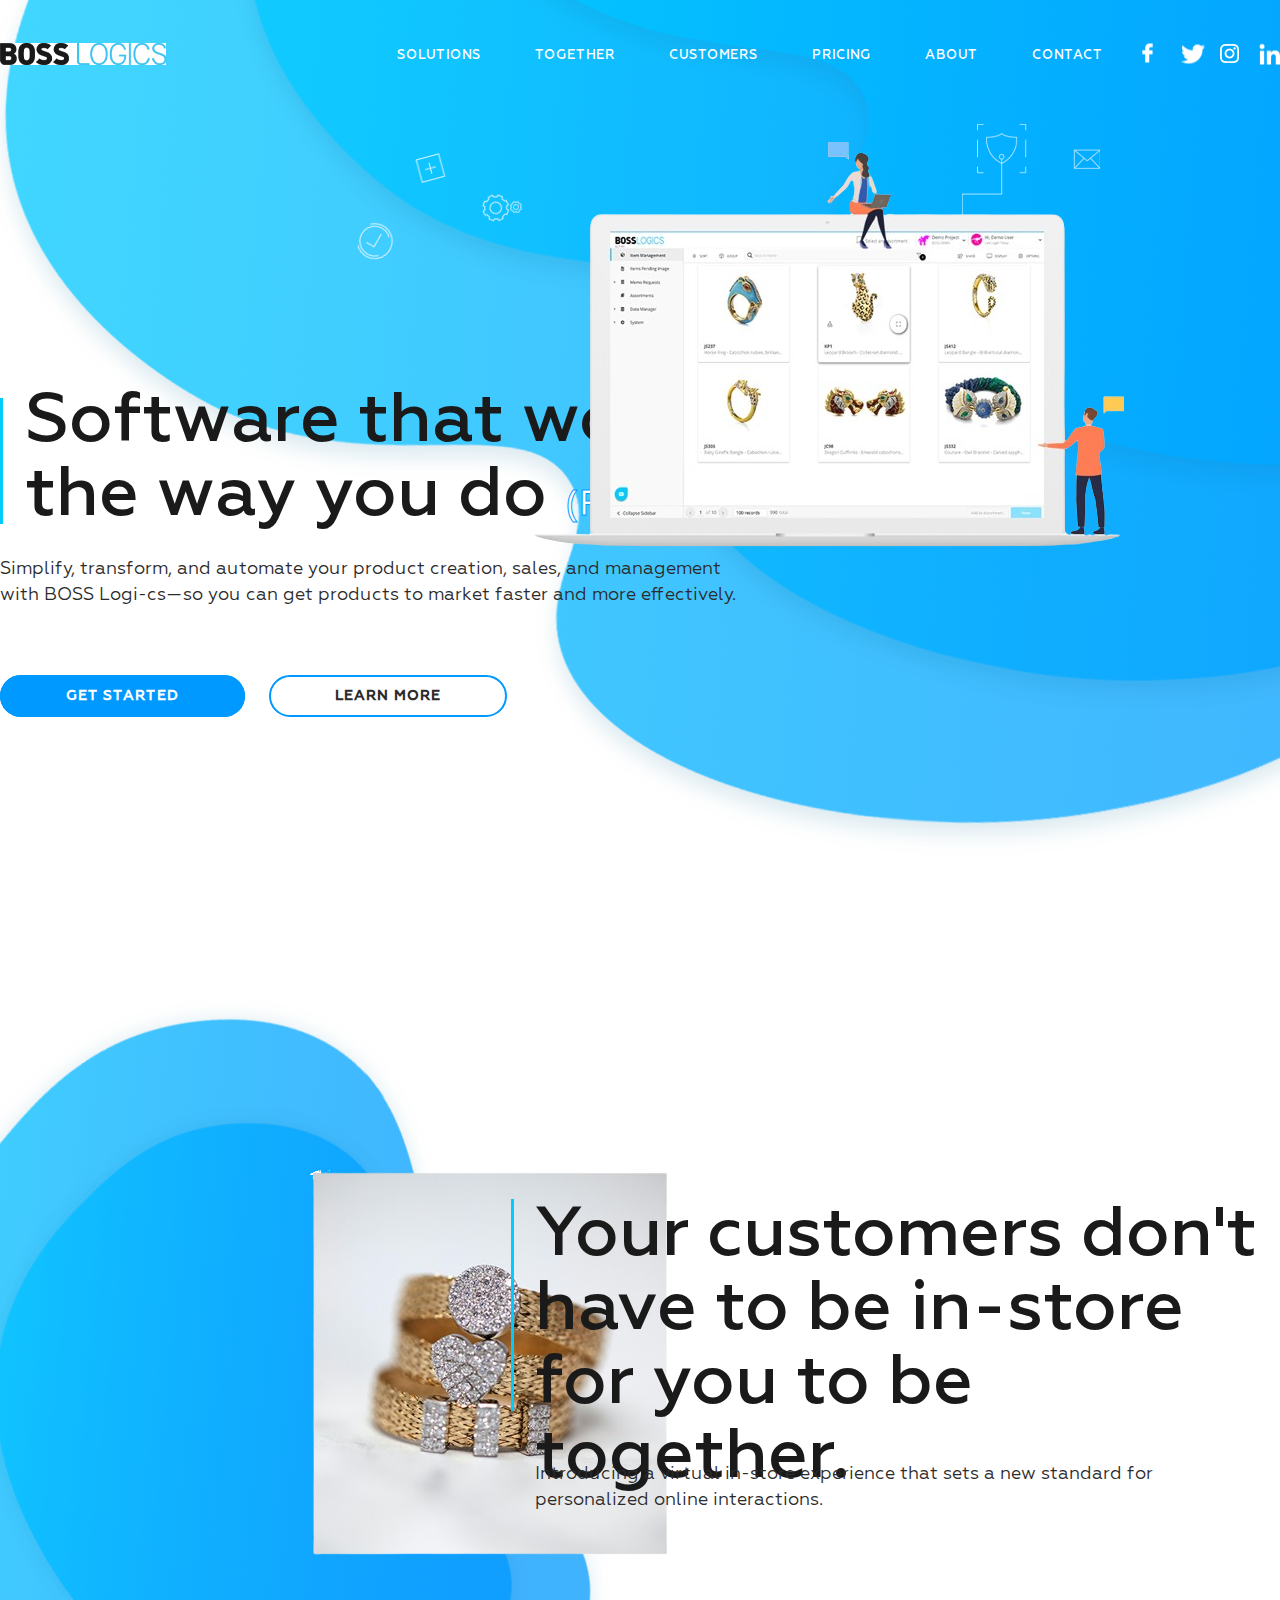
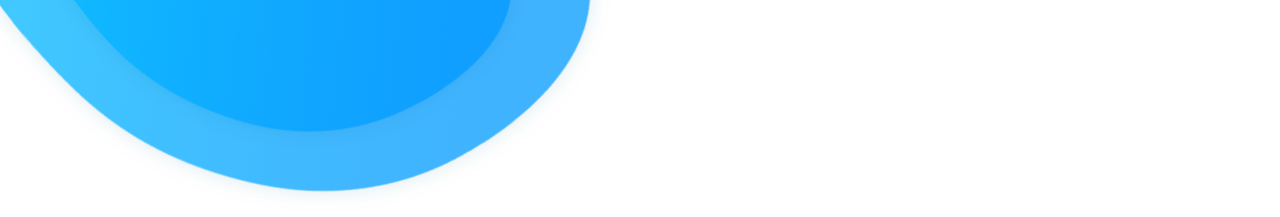
==== index.html @ 9a0dce17 "ds;flgjk" ====
<!DOCTYPE html>
<html lang="en">

<head>
    <meta charset="UTF-8">
    <meta name="viewport" content="width=device-width, initial-scale=1.0">
    <link rel="stylesheet" href="css/style.css">
    <title>Boss Logics</title>
</head>

<body>
    <header class="header">
        <div class="wrapper header_wrapper flex-between">
            <img src="img/logo.png" alt="logo" class="logo">
            <nav class="header_nav flex-between">
                <ul>
                    <li><a href="#">Solutions</a></li>
                    <li><a href="#">together</a></li>
                    <li><a href="#">Customers</a></li>
                    <li><a href="#">Pricing</a></li>
                    <li><a href="#">About</a></li>
                    <li><a href="#">Contact</a></li>
                </ul>
            </nav>
            <nav class="icons">
                <ul class="icons_ul">
                    <li>
                        <p class="fb"><a href="#" class="icon"></a></p>
                    </li>
                    <li >
                        <p class="tw"><a href="#" class="icon"></a></p>
                    </li>
                    <li>
                        <p class="inst"><a href="#" class="icon"></a></p>
                    </li>
                    <li>
                        <p class="in"><a href="#" class="icon"></a></p>
                    </li>
                </ul>
            </nav>
        </div>
    </header>
    <div class="right">
        <img src="img/bg_1.png" alt="">
    </div>
    <p class="macbook"><img src="img/Macbook_-removebg-preview.png" alt=""></p>
    <div class="ad">
        <div class="wrapper">
            <div class="left">
                <hr>
                <p class="main-text">Software that works the way you do <span>(Really)</span></p>
                <p class="subtext">Simplify, transform, and automate your product creation, sales, and management with BOSS Logi-cs—so you can get products to market faster and more effectively.</p>
                <div class="buttons">
                    <a href="#" class="but1">Get Started</a>
                    <a href="#" class="but2">Learn More</a>
                </div>
            </div>
        </div>
    </div>
    <main class="main">
        <div class="wrapper">
            <img src="img/bg2.png" alt="" class="bg2">
            <img src="img/Rectangle_7-removebg-preview(1).png" alt="" class="ring">
            <div class="text">
                <hr>
                <p class="main-text-1">Your customers don't have to be in-store for you to be together.</p>
            </div>
            <p class="subtext-1">Introducing a virtual in-store experience that sets a new standard for personalized online interactions.</p>
        </div>
    </main>
</body>

</html>
---- css/style.css ----
@font-face {
    font-family: 'Geometria';
    src: url('../fonts/Normal/Geometria.woff2') format('woff2'),
        url('../fonts/Normal/Geometria.woff') format('woff');
    font-weight: normal;
    font-style: normal;
    font-display: swap;
}

@font-face {
    font-family: 'Geometria';
    src: url('../fonts/Medium/Geometria-Medium.woff2') format('woff2'),
        url('../fonts/Medium/Geometria-Medium.woff') format('woff');
    font-weight: 500;
    font-style: normal;
    font-display: swap;
}

* {
    margin: 0;
    padding: 0;
}

ul {
    list-style-type: none;
}

a {
    text-decoration: none;
}

.flex {
    display: flex;
}

.header_wrapper {
    padding: 43px 0;
    background: transparent;
    z-index: 1000;
    position: relative;
    align-items: center;
}

.header_nav {
    align-items: center;
}

.header_nav ul {
    display: flex;
    column-gap: 54px;
    z-index: 1000;
}

.header_nav ul>li>a {
    z-index: 1000;
    font-size: 13px;
    letter-spacing: 1px;
    text-transform: uppercase;
    color: #fefefe;
    font-weight: 500;
    font-family: "Geometria";
}

.wrapper {
    max-width: 1400px;
    display: flex;
    margin: 0 auto;
}

.logo {
    width: 166px;
    height: 22px;
    padding-right: 170px;
}

.left hr {
    width: 3px;
    height: 126px;
    background-color: #00ccff;
    border: none;
}

.ad {
    padding-top: 290px;
}

.left {
    flex-wrap: wrap;
    display: flex;
    align-items: center;
    max-width: 750px;
    column-gap: 25px;
    z-index: 999;
}

.main-text {
    padding-left: 25px;
    position: absolute;
    top: 385px;
    max-width: 720px;
    font-size: 70px;
    line-height: 74px;
    color: #1a1a1a;
    font-weight: 500;
    font-family: 'Geometria';
}

.left span {
    font-size: 35px;
    line-height: 91px;
    color: #fff;
    text-transform: uppercase;
    font-weight: 500;
    font-family: "Geometria";
    -webkit-text-stroke-color: #0099ff;
    -webkit-text-stroke-width: 1px;
}

.right {
    position: absolute;
    right: 0;
    top: 0;
    z-index: 1;
}

.macbook {
    z-index: 5000;
    position: absolute;
    right: 156px;
    top: 142px;
}

.header_nav ul>li>a {
    position: relative;
}

.header_nav ul>li>a::before {
    content: "";
    position: absolute;
    left: 0;
    bottom: 5px;
    width: 0%;
    height: 2px;
    background-color: #fefefe;
    transition: all .5s ease;
}

.header_nav ul>li>a::before {
    bottom: -1px;
}

.header_nav ul>li:hover>a::before {
    width: 100%;
}

.icons_ul {
    display: flex;
    column-gap: 39px;
    max-width: 169px;
}

.icons ul li>a {
    display: block;
    background: url(../img/Sprite.png) no-repeat;
}

.fb a::before {
    background-position: -1px -2px;
    width: 11px;
    height: 21px;
}

.tw a:before {
    width: 24px;
    height: 19px;
    background-position: -14px -2px;
}

.inst a:before {
    background-position: -40px -2px;
    width: 19px;
    height: 20px;
}

.in a:before {
    background-position: -62px 0;
    width: 21px;
    height: 21px;
}

.fb:hover>a::before {
    background-position: -1px -23px;
    width: 11px;
    height: 21px;
}

.tw:hover>a:before {
    width: 24px;
    height: 19px;
    background-position: -14px -23px;
}

.inst:hover>a:before {
    background-position: -40px -23px;
    width: 19px;
    height: 20px;
}

.in:hover>a:before {
    background-position: -62px -23px;
    width: 21px;
    height: 21px;
}

.flex-between {
    display: flex;
    justify-content: space-between;
}

.icon {
    display: block;
    position: relative;
}

.icon:before {
    content: "";
    position: absolute;
    display: inline-block;
    background: url(../img/Sprite.png) no-repeat;
    top: 50%;
    transform: translateY(-50%);
    left: -21px;
    transition: all .4s ease;
}

.subtext {
    padding-top: 32px;
    font-size: 18px;
    line-height: 26px;
    color: #2b2b2b;
    font-family: "Geometria";
}

.buttons a {
    padding: 12px 64px;
    max-height: 53px;
    border-radius: 26px;
}

.buttons {
    padding-top: 46px;
    column-gap: 20px;
}

.but1 {
    border: 2px solid #0099ff;
    margin-right: 20px;
    font-size: 14px;
    letter-spacing: 1px;
    line-height: 85px;
    text-transform: uppercase;
    color: #ffffff;
    font-weight: bold;
    font-family: "Geometria";
    background-color: #0099ff;
    transition: all .4s ease;
}

.but1:hover {
    border: 2px solid #0099ff;
    color: #000;
    background-color: #fff;
}

.but2 {
    background-color: #fff;
    border: 2px solid #0099ff;
    font-size: 14px;
    letter-spacing: 1px;
    line-height: 85px;
    text-transform: uppercase;
    color: #2b2b2b;
    font-weight: bold;
    font-family: "Geometria";
    transition: all .4s ease;
}

.but2:hover {
    background-color: #0099ff;
    color: #fff;
}

.bg2 {
    position: absolute;
    top: 994px;
    left: 0;
}

.ring {
    position: absolute;
    left: 155px;
    top: 130%;
}

.text {
    display: flex;
    padding-top: 460px;
    padding-left: 511px;
}

.main-text-1 {
    padding-left: 24px;
    position: absolute;
    max-width: 800px;
    font-size: 70px;
    line-height: 74px;
    color: #1a1a1a;
    font-weight: 500;
    font-family: "Geometria";
}

.subtext-1 {
    position: absolute;
    padding-top: 722px;
    padding-left: 535px;
    max-width: 630px;
    font-size: 18px;
    line-height: 26px;
    color: #2b2b2b;
    font-family: "Geometria";
}

.text hr {
    display: block;
    position: absolute;
    width: 3px;
    height: 212px;
    background-color: #00ccff;
    border: none;
}
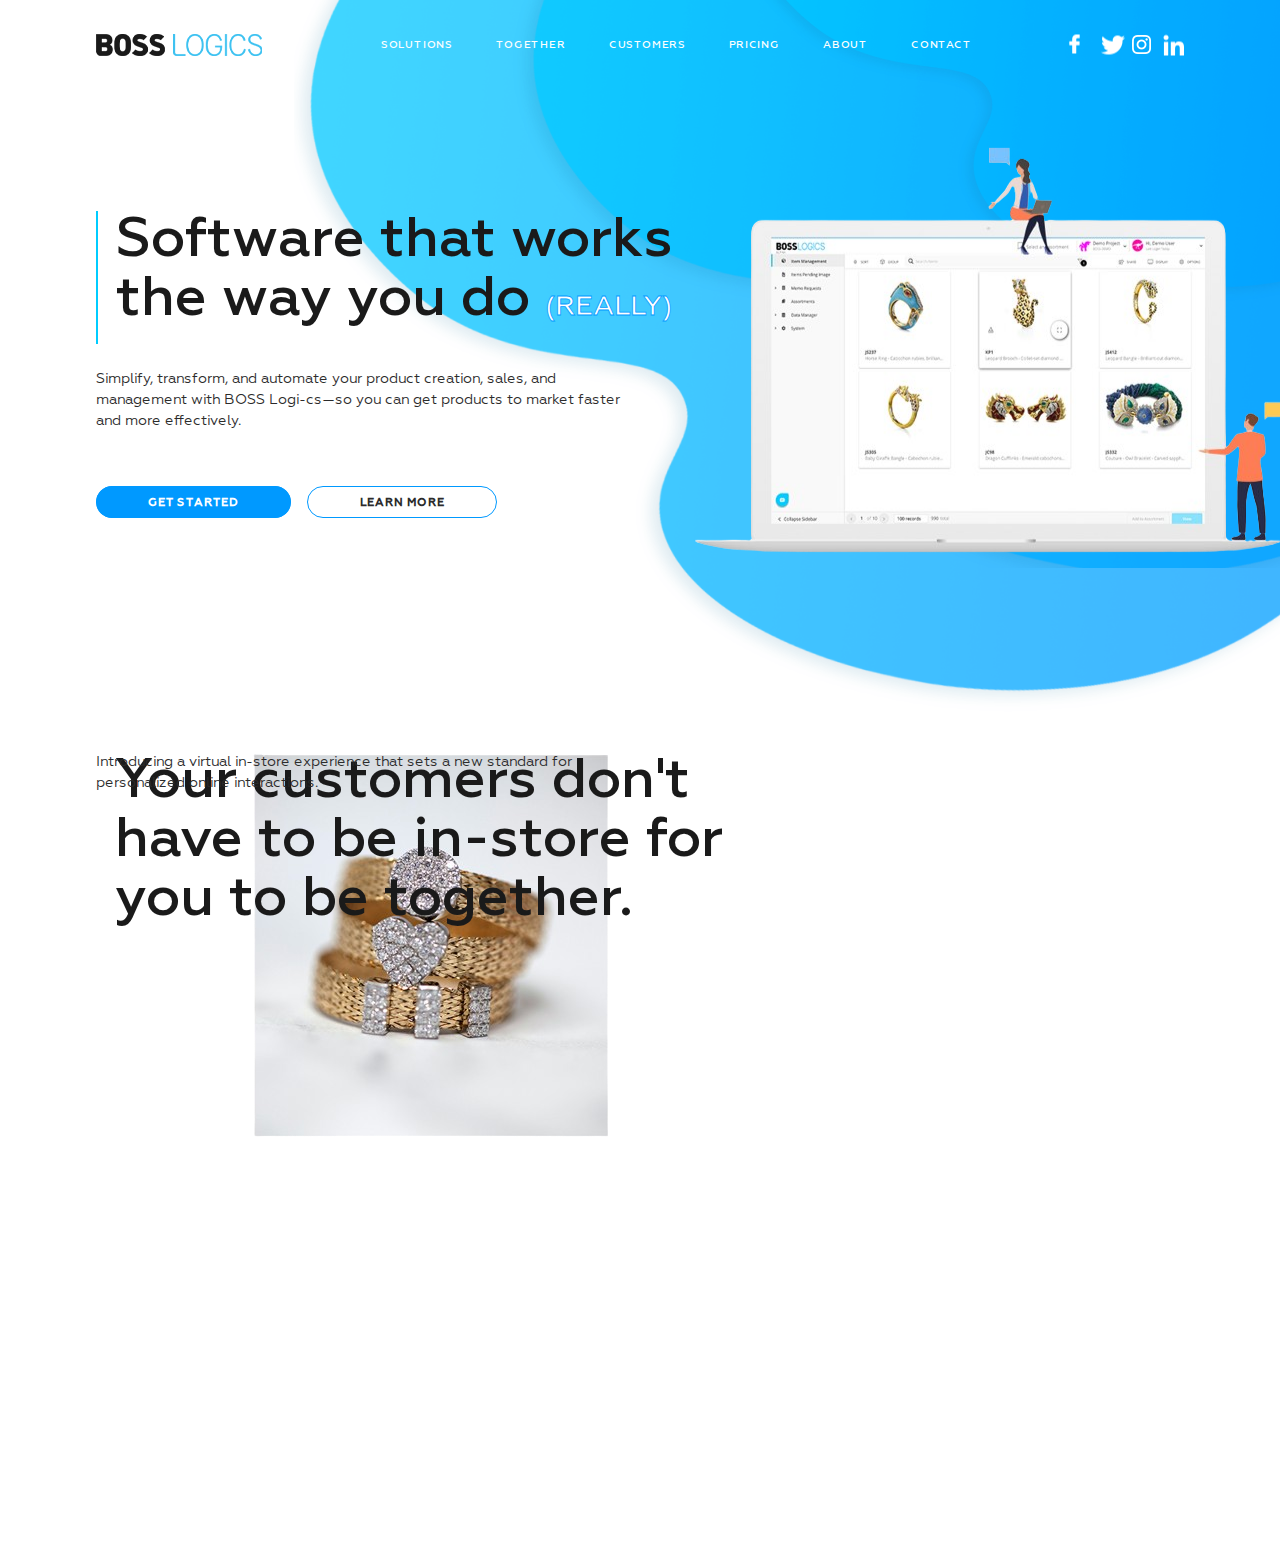
==== commit 1c267670: "heijh" ====
--- a/index.html
+++ b/index.html
@@ -9,65 +9,68 @@
 </head>
 
 <body>
-    <header class="header">
-        <div class="wrapper header_wrapper flex-between">
-            <img src="img/logo.png" alt="logo" class="logo">
-            <nav class="header_nav flex-between">
-                <ul>
-                    <li><a href="#">Solutions</a></li>
-                    <li><a href="#">together</a></li>
-                    <li><a href="#">Customers</a></li>
-                    <li><a href="#">Pricing</a></li>
-                    <li><a href="#">About</a></li>
-                    <li><a href="#">Contact</a></li>
-                </ul>
-            </nav>
-            <nav class="icons">
-                <ul class="icons_ul">
-                    <li>
-                        <p class="fb"><a href="#" class="icon"></a></p>
-                    </li>
-                    <li >
-                        <p class="tw"><a href="#" class="icon"></a></p>
-                    </li>
-                    <li>
-                        <p class="inst"><a href="#" class="icon"></a></p>
-                    </li>
-                    <li>
-                        <p class="in"><a href="#" class="icon"></a></p>
-                    </li>
-                </ul>
-            </nav>
-        </div>
-    </header>
-    <div class="right">
-        <img src="img/bg_1.png" alt="">
-    </div>
-    <p class="macbook"><img src="img/Macbook_-removebg-preview.png" alt=""></p>
-    <div class="ad">
-        <div class="wrapper">
-            <div class="left">
-                <hr>
-                <p class="main-text">Software that works the way you do <span>(Really)</span></p>
-                <p class="subtext">Simplify, transform, and automate your product creation, sales, and management with BOSS Logi-cs—so you can get products to market faster and more effectively.</p>
-                <div class="buttons">
-                    <a href="#" class="but1">Get Started</a>
-                    <a href="#" class="but2">Learn More</a>
+    <div class="hidden">
+        <header class="header">
+            <span class="bg1 bg"></span>
+            <span class="bg2 bg"></span>
+            <span class="bg3 bg"></span>
+            <div class="wrapper header_wrapper flex-between">
+                <a href="index.html">
+                    <svg version="1.2" xmlns="http://www.w3.org/2000/svg" viewBox="0 0 166 22" width="166" height="22"><defs><clipPath clipPathUnits="userSpaceOnUse" id="cp1"><path d="m-255-43h1920v5874h-1920z"/></clipPath><image  width="69" height="22" id="img1" href="[data-uri]"/><image  width="89" height="22" id="img2" href="[data-uri]"/></defs><style></style><g clip-path="url(#cp1)"><use  href="#img1" x="0" y="0"/><use  href="#img2" x="77" y="0"/></g></svg>
+                </a>
+                <nav class="header_nav flex-between">
+                    <ul>
+                        <li><a href="#">Solutions</a></li>
+                        <li><a href="#">together</a></li>
+                        <li><a href="#">Customers</a></li>
+                        <li><a href="#">Pricing</a></li>
+                        <li><a href="#">About</a></li>
+                        <li><a href="#">Contact</a></li>
+                    </ul>
+                </nav>
+                <nav class="icons">
+                    <ul class="icons_ul">
+                        <li>
+                            <p class="fb"><a href="#" class="icon"></a></p>
+                        </li>
+                        <li >
+                            <p class="tw"><a href="#" class="icon"></a></p>
+                        </li>
+                        <li>
+                            <p class="inst"><a href="#" class="icon"></a></p>
+                        </li>
+                        <li>
+                            <p class="in"><a href="#" class="icon"></a></p>
+                        </li>
+                    </ul>
+                </nav>
+            </div>
+            <div class="ad">
+                <div class="wrapper grid_column">
+                    <div class="left">
+                        <p class="main-text">Software that works the way you do <span>(Really)</span></p>
+                        <p class="subtext">Simplify, transform, and automate your product creation, sales, and management with BOSS Logi-cs—so you can get products to market faster and more effectively.</p>
+                        <div class="buttons">
+                            <a href="#" class="but1">Get Started</a>
+                            <a href="#" class="but2">Learn More</a>
+                        </div>
+                    </div>
+                    <p class="macbook"><img src="img/Macbook_-removebg-preview.png" alt=""></p>
                 </div>
             </div>
-        </div>
+        </header>
+        <main class="main">
+            <section class="wrapper main-block-ring">
+                <span class="main-bg-blue1 bg_blue"></span>
+                <span class="main-bg-blue2 bg_blue"></span>
+                <img src="img/Rectangle_7-removebg-preview(1).png" alt="" class="ring">
+                <div class="text">
+                    <p class="main-text-1">Your customers don't have to be in-store for you to be together.</p>
+                </div>
+                <p class="subtext-1">Introducing a virtual in-store experience that sets a new standard for personalized online interactions.</p>
+            </section>
+        </main>
     </div>
-    <main class="main">
-        <div class="wrapper">
-            <img src="img/bg2.png" alt="" class="bg2">
-            <img src="img/Rectangle_7-removebg-preview(1).png" alt="" class="ring">
-            <div class="text">
-                <hr>
-                <p class="main-text-1">Your customers don't have to be in-store for you to be together.</p>
-            </div>
-            <p class="subtext-1">Introducing a virtual in-store experience that sets a new standard for personalized online interactions.</p>
-        </div>
-    </main>
 </body>
 
 </html>--- a/css/style.css
+++ b/css/style.css
@@ -16,6 +16,10 @@
     font-display: swap;
 }
 
+html {
+    font-size: 0.8px;
+}
+
 * {
     margin: 0;
     padding: 0;
@@ -29,12 +33,65 @@
     text-decoration: none;
 }
 
+.hidden {
+    overflow: hidden;
+}
+
+.header {
+    position: relative;
+}
+
+.header .bg {
+    display: block;
+    position: absolute;
+    background: url(../img/Bg.svg) no-repeat center/cover;
+}
+
+.bg1 {
+    width: 90vw;
+    height: 75vw;
+    right: -13%;
+    top: -33%;
+}
+
+.bg2 {
+    width: 80vw;
+    height: 62vw;
+    right: -20%;
+    top: -30%;
+}
+
+.bg3 {
+    width: 60vw;
+    height: 50vw;
+    right: -17%;
+    top: -45%;
+}
+
+.main .bg-blue {
+    display: block;
+    position: absolute;
+    background: url(../img/bg2.svg) no-repeat center/cover;
+}
+
+.main-bg-blue1 {
+    width: 90vw;
+    height: 75vw;
+    left: 0;
+    top: 20px;
+}
+
+.main-block-ring {
+    min-height: 90vh;
+    position: relative;
+}
+
 .flex {
     display: flex;
 }
 
 .header_wrapper {
-    padding: 43px 0;
+    padding: 43rem 0;
     background: transparent;
     z-index: 1000;
     position: relative;
@@ -47,14 +104,14 @@
 
 .header_nav ul {
     display: flex;
-    column-gap: 54px;
+    column-gap: 54rem;
     z-index: 1000;
 }
 
 .header_nav ul>li>a {
     z-index: 1000;
-    font-size: 13px;
-    letter-spacing: 1px;
+    font-size: 13rem;
+    letter-spacing: 1rem;
     text-transform: uppercase;
     color: #fefefe;
     font-weight: 500;
@@ -62,72 +119,62 @@
 }
 
 .wrapper {
-    max-width: 1400px;
-    display: flex;
+    width: 85%;
+    /* max-width: 1400rem; */
     margin: 0 auto;
 }
 
 .logo {
-    width: 166px;
-    height: 22px;
-    padding-right: 170px;
-}
-
-.left hr {
-    width: 3px;
-    height: 126px;
+    width: 166rem;
+    height: 22rem;
+}
+
+.main-text {
+    width: 45vw;
+    padding-left: 25rem;
+    font-size: 70rem;
+    line-height: 74rem;
+    color: #1a1a1a;
+    font-weight: 500;
+    font-family: 'Geometria';
+}
+
+.subtext,
+.main-text {
+    position: relative;
+}
+
+.subtext {
+    width: 43vw;
+}
+
+.macbook img {
+    transform: translateY(-15%);
+}
+
+.main-text::before {
+    content: "";
+    position: absolute;
+    top: 0;
+    left: 0;
+    width: 3rem;
+    height: 100%;
     background-color: #00ccff;
-    border: none;
-}
-
-.ad {
-    padding-top: 290px;
-}
-
-.left {
-    flex-wrap: wrap;
-    display: flex;
-    align-items: center;
-    max-width: 750px;
-    column-gap: 25px;
-    z-index: 999;
-}
-
-.main-text {
-    padding-left: 25px;
-    position: absolute;
-    top: 385px;
-    max-width: 720px;
-    font-size: 70px;
-    line-height: 74px;
-    color: #1a1a1a;
-    font-weight: 500;
-    font-family: 'Geometria';
 }
 
 .left span {
-    font-size: 35px;
-    line-height: 91px;
+    font-size: 35rem;
+    line-height: 91rem;
     color: #fff;
     text-transform: uppercase;
     font-weight: 500;
     font-family: "Geometria";
     -webkit-text-stroke-color: #0099ff;
-    -webkit-text-stroke-width: 1px;
-}
-
-.right {
-    position: absolute;
-    right: 0;
-    top: 0;
-    z-index: 1;
+    -webkit-text-stroke-width: 1rem;
 }
 
 .macbook {
     z-index: 5000;
-    position: absolute;
-    right: 156px;
-    top: 142px;
 }
 
 .header_nav ul>li>a {
@@ -138,15 +185,15 @@
     content: "";
     position: absolute;
     left: 0;
-    bottom: 5px;
+    bottom: 5rem;
     width: 0%;
-    height: 2px;
+    height: 2rem;
     background-color: #fefefe;
     transition: all .5s ease;
 }
 
 .header_nav ul>li>a::before {
-    bottom: -1px;
+    bottom: -1rem;
 }
 
 .header_nav ul>li:hover>a::before {
@@ -155,8 +202,8 @@
 
 .icons_ul {
     display: flex;
-    column-gap: 39px;
-    max-width: 169px;
+    column-gap: 39rem;
+    max-width: 169rem;
 }
 
 .icons ul li>a {
@@ -234,30 +281,30 @@
 }
 
 .subtext {
-    padding-top: 32px;
-    font-size: 18px;
-    line-height: 26px;
+    padding-top: 32rem;
+    font-size: 18rem;
+    line-height: 26rem;
     color: #2b2b2b;
     font-family: "Geometria";
 }
 
 .buttons a {
-    padding: 12px 64px;
-    max-height: 53px;
-    border-radius: 26px;
+    padding: 12rem 64rem;
+    max-height: 53rem;
+    border-radius: 26rem;
 }
 
 .buttons {
-    padding-top: 46px;
-    column-gap: 20px;
+    padding-top: 46rem;
+    column-gap: 20rem;
 }
 
 .but1 {
-    border: 2px solid #0099ff;
-    margin-right: 20px;
-    font-size: 14px;
-    letter-spacing: 1px;
-    line-height: 85px;
+    border: 2rem solid #0099ff;
+    margin-right: 20rem;
+    font-size: 14rem;
+    letter-spacing: 1rem;
+    line-height: 85rem;
     text-transform: uppercase;
     color: #ffffff;
     font-weight: bold;
@@ -267,17 +314,17 @@
 }
 
 .but1:hover {
-    border: 2px solid #0099ff;
+    border: 2rem solid #0099ff;
     color: #000;
     background-color: #fff;
 }
 
 .but2 {
     background-color: #fff;
-    border: 2px solid #0099ff;
-    font-size: 14px;
-    letter-spacing: 1px;
-    line-height: 85px;
+    border: 2rem solid #0099ff;
+    font-size: 14rem;
+    letter-spacing: 1rem;
+    line-height: 85rem;
     text-transform: uppercase;
     color: #2b2b2b;
     font-weight: bold;
@@ -290,30 +337,20 @@
     color: #fff;
 }
 
-.bg2 {
-    position: absolute;
-    top: 994px;
-    left: 0;
-}
-
 .ring {
     position: absolute;
-    left: 155px;
-    top: 130%;
 }
 
 .text {
     display: flex;
-    padding-top: 460px;
-    padding-left: 511px;
 }
 
 .main-text-1 {
-    padding-left: 24px;
-    position: absolute;
-    max-width: 800px;
-    font-size: 70px;
-    line-height: 74px;
+    padding-left: 24rem;
+    position: absolute;
+    max-width: 800rem;
+    font-size: 70rem;
+    line-height: 74rem;
     color: #1a1a1a;
     font-weight: 500;
     font-family: "Geometria";
@@ -321,20 +358,18 @@
 
 .subtext-1 {
     position: absolute;
-    padding-top: 722px;
-    padding-left: 535px;
-    max-width: 630px;
-    font-size: 18px;
-    line-height: 26px;
+    max-width: 630rem;
+    font-size: 18rem;
+    line-height: 26rem;
     color: #2b2b2b;
     font-family: "Geometria";
 }
 
-.text hr {
-    display: block;
-    position: absolute;
-    width: 3px;
-    height: 212px;
-    background-color: #00ccff;
-    border: none;
+.grid_column {
+    display: grid;
+    grid-template-columns: repeat(2, 1fr);
+}
+
+.ad {
+    padding: 150rem 0;
 }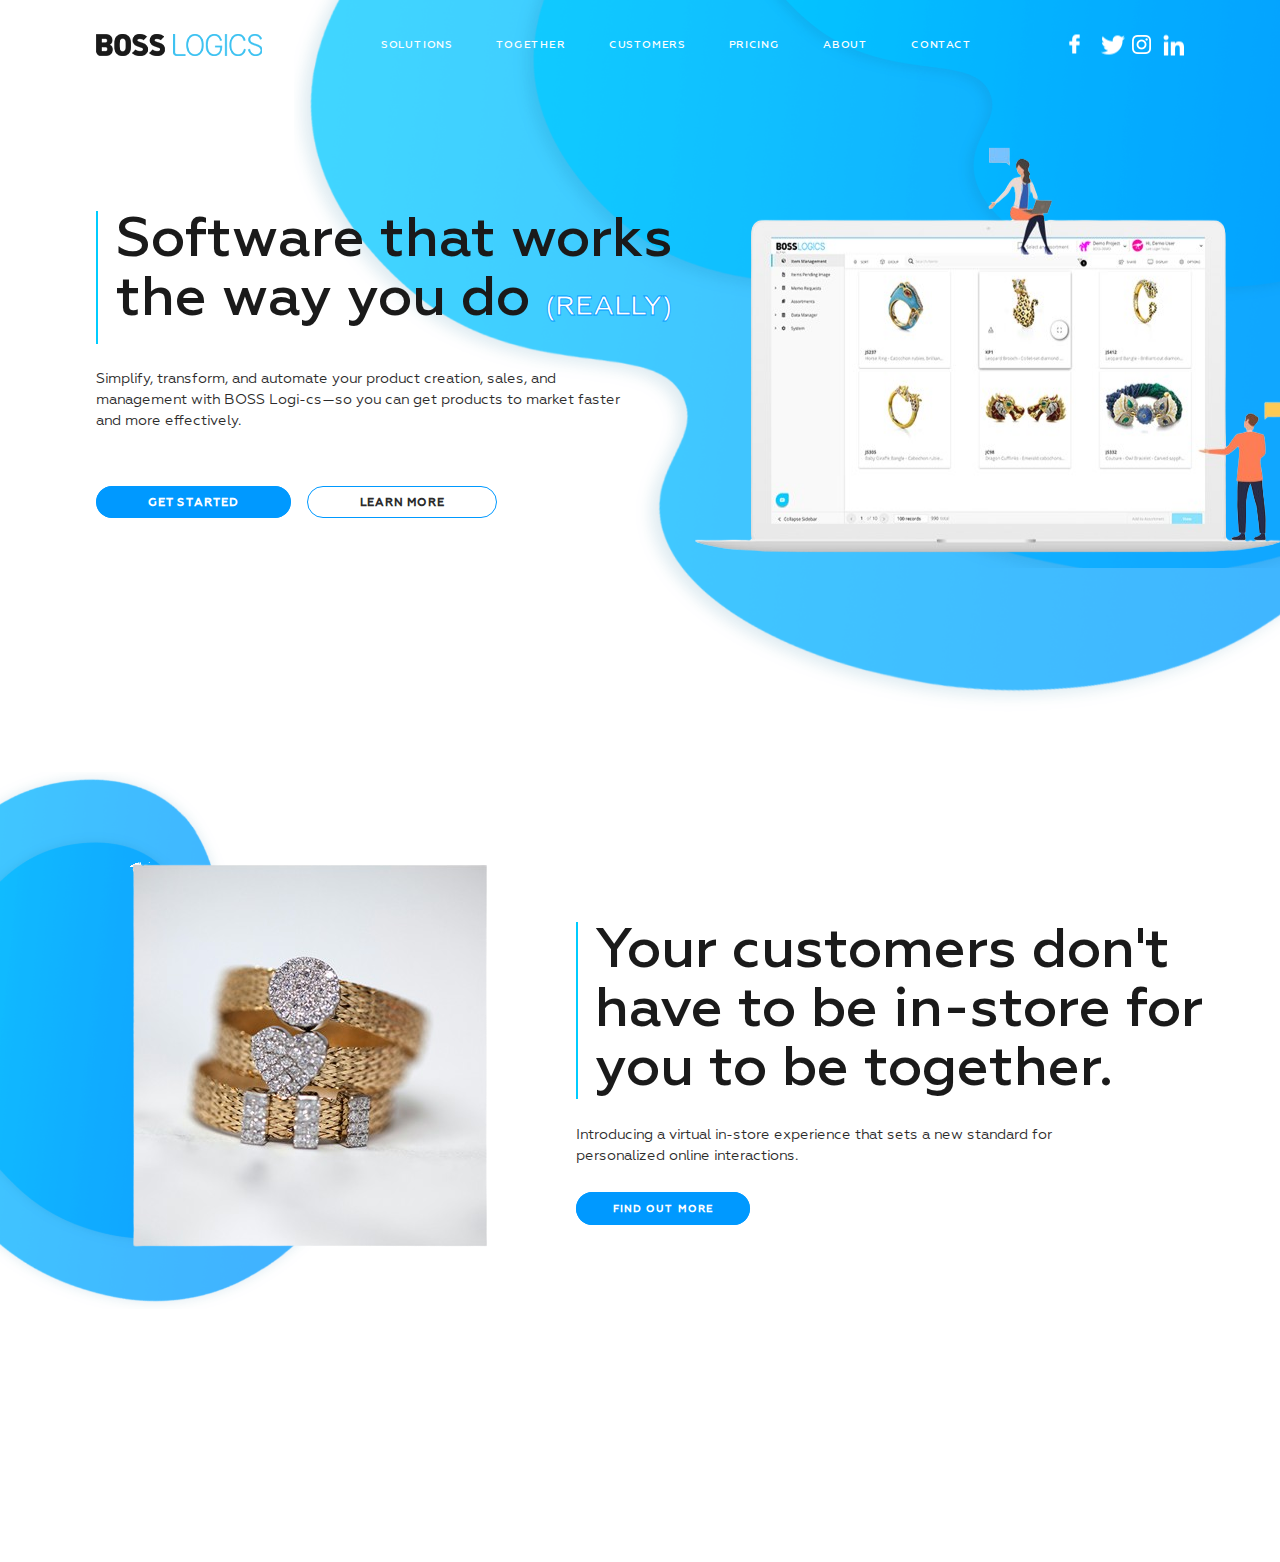
==== commit 29e626ed: "ds;flgjk" ====
--- a/index.html
+++ b/index.html
@@ -60,14 +60,17 @@
             </div>
         </header>
         <main class="main">
-            <section class="wrapper main-block-ring">
+            <section class="wrapper main-block-ring grid_column">
                 <span class="main-bg-blue1 bg_blue"></span>
                 <span class="main-bg-blue2 bg_blue"></span>
                 <img src="img/Rectangle_7-removebg-preview(1).png" alt="" class="ring">
-                <div class="text">
-                    <p class="main-text-1">Your customers don't have to be in-store for you to be together.</p>
+                <div class="right1 wrapper">
+                    <div class="text">
+                        <p class="main-text-1">Your customers don't have to be in-store for you to be together.</p>
+                    </div>
+                    <p class="subtext subtext1">Introducing a virtual in-store experience that sets a new standard for personalized online interactions.</p>
+                    <div class="but"><a href="#" class="right-1_button">Find out more</a></div>
                 </div>
-                <p class="subtext-1">Introducing a virtual in-store experience that sets a new standard for personalized online interactions.</p>
             </section>
         </main>
     </div>
--- a/css/style.css
+++ b/css/style.css
@@ -74,16 +74,27 @@
     background: url(../img/bg2.svg) no-repeat center/cover;
 }
 
-.main-bg-blue1 {
-    width: 90vw;
-    height: 75vw;
-    left: 0;
+.main {
+    position: relative;
+}
+
+.main-bg-blue1,
+.main-bg-blue2 {
+    background: url(../img/bg2.svg) no-repeat center/95%;
+    display: block;
+    position: absolute;
+    width: 40vw;
+    height: 42vw;
+    left: -150px;
     top: 20px;
+}
+
+.main-bg-blue2 {
+    background-size: 72%;
 }
 
 .main-block-ring {
     min-height: 90vh;
-    position: relative;
 }
 
 .flex {
@@ -152,7 +163,8 @@
     transform: translateY(-15%);
 }
 
-.main-text::before {
+.main-text::before,
+.main-text-1::before {
     content: "";
     position: absolute;
     top: 0;
@@ -338,6 +350,8 @@
 }
 
 .ring {
+    top: 110px;
+    left: -25px;
     position: absolute;
 }
 
@@ -357,12 +371,13 @@
 }
 
 .subtext-1 {
-    position: absolute;
-    max-width: 630rem;
+    display: block;
+    width: 43vw;
     font-size: 18rem;
     line-height: 26rem;
     color: #2b2b2b;
     font-family: "Geometria";
+    position: relative;
 }
 
 .grid_column {
@@ -372,4 +387,53 @@
 
 .ad {
     padding: 150rem 0;
+}
+
+.right1 {
+    padding-top: 170px;
+    display: block;
+    right: -30%;
+    position: absolute;
+}
+
+.subtext-1,
+.main-text-1 {
+    position: relative;
+}
+
+.subtext-1 {
+    max-width: 33vw;
+}
+
+.subtext-1 {
+    padding-top: 32rem;
+    font-size: 18rem;
+    line-height: 26rem;
+    color: #2b2b2b;
+    font-family: "Geometria";
+}
+
+.right-1_button {
+    padding: 12rem 44rem;
+    font-size: 10px;
+    letter-spacing: 1px;
+    line-height: 85px;
+    text-transform: uppercase;
+    color: #ffffff;
+    font-weight: bold;
+    font-family: "Geometria";
+    background-color: #000;
+    color: #fff;
+    height: 53rem;
+    border-radius: 26rem;
+    width: 242px;
+    background-color: #0099ff;
+    transition: all .4s ease;
+    border: solid 2px #0099ff;
+}
+
+.right-1_button:hover {
+    color: #000;
+    border: solid 2px #0099ff;
+    background-color: #fff;
 }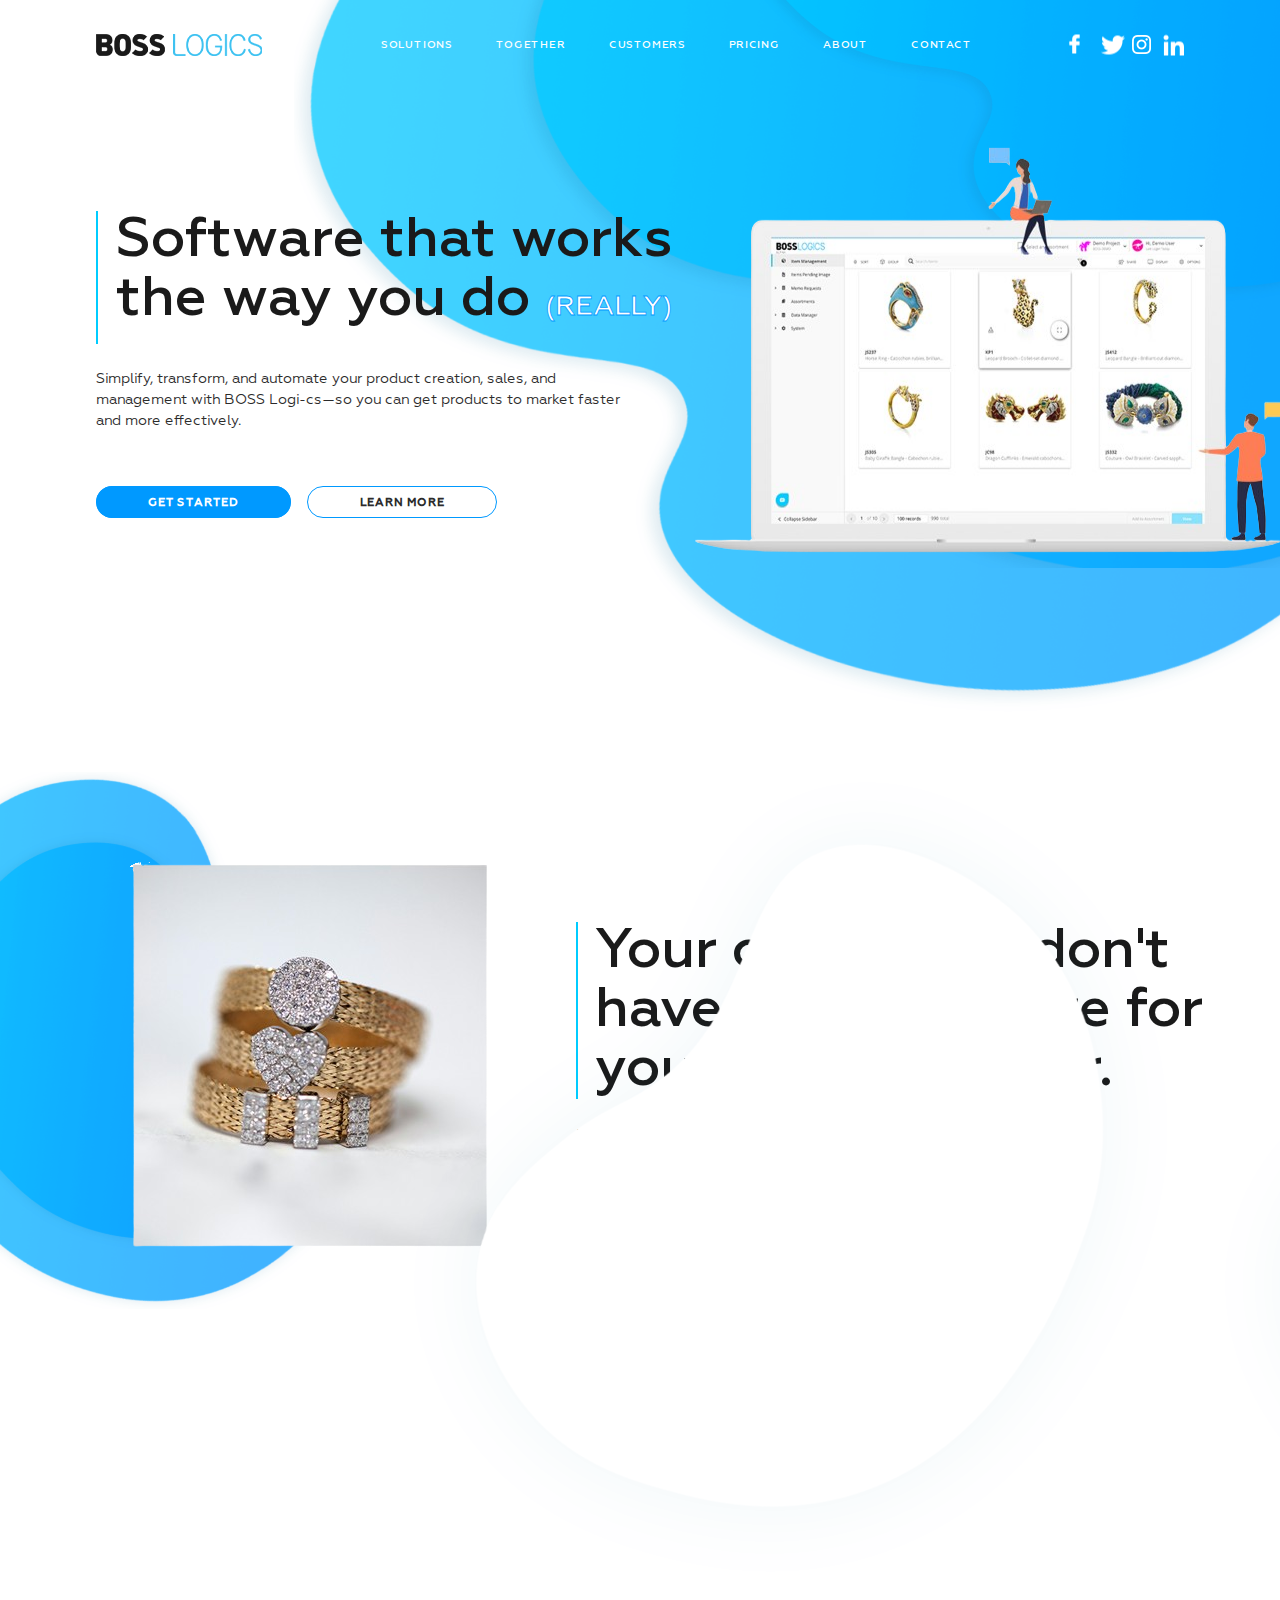
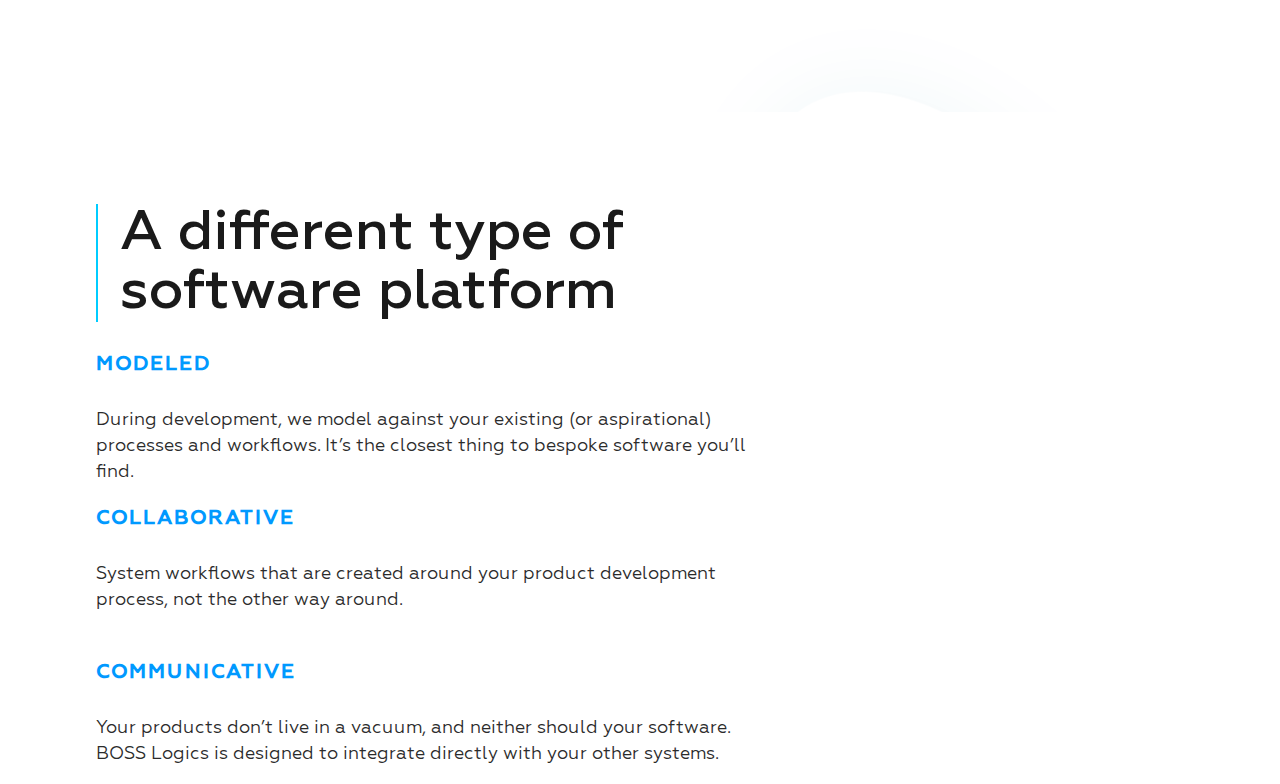
==== commit 5da7ad8d: "asdk,fj" ====
--- a/index.html
+++ b/index.html
@@ -72,6 +72,23 @@
                     <div class="but"><a href="#" class="right-1_button">Find out more</a></div>
                 </div>
             </section>
+            <section class="advantages">
+                <div class="wrapper">
+                    <div class="text">
+                        <p class="main-text-2">A different type of software platform</p>
+                        <div class="name">Modeled</div>
+                        <div class="subname">During development, we model against your existing (or aspirational) processes and workflows. It’s the closest thing to bespoke software you’ll find.</div>
+                        <div class="name">Collaborative</div>
+                        <div class="subname">System workflows that are created around your product development process, not the other way around.</div>
+                        <div class="name">Communicative</div>
+                        <div class="subname">Your products don’t live in a vacuum, and neither should your software. BOSS Logics is designed to integrate directly with your other systems.</div>
+                    </div>
+                    <div class="img">
+                        <span class="bg_white1 bg_white"></span>
+                        <span class="bg_white2 bg_white"></span>
+                    </div>
+                </div>
+            </section>
         </main>
     </div>
 </body>
--- a/css/style.css
+++ b/css/style.css
@@ -164,7 +164,8 @@
 }
 
 .main-text::before,
-.main-text-1::before {
+.main-text-1::before,
+.main-text-2::before {
     content: "";
     position: absolute;
     top: 0;
@@ -353,10 +354,6 @@
     top: 110px;
     left: -25px;
     position: absolute;
-}
-
-.text {
-    display: flex;
 }
 
 .main-text-1 {
@@ -436,4 +433,59 @@
     color: #000;
     border: solid 2px #0099ff;
     background-color: #fff;
+}
+
+.main-text-2 {
+    padding-left: 24px;
+    position: relative;
+    font-size: 70rem;
+    line-height: 74rem;
+    color: #1a1a1a;
+    font-weight: 500;
+    font-family: 'Geometria';
+}
+
+.advantages {
+    padding-top: 242px;
+    max-width: 1447px;
+}
+
+.text {
+    max-width: 635px;
+}
+
+.name {
+    font-size: 20px;
+    letter-spacing: 2px;
+    line-height: 85px;
+    text-transform: uppercase;
+    color: #0099ff;
+    font-weight: bold;
+    font-family: "Geometria";
+}
+
+.subname {
+    width: 688px;
+    height: 69px;
+    font-size: 18px;
+    line-height: 26px;
+    color: #2b2b2b;
+    font-family: "Geometria";
+}
+
+.text {
+    position: relative;
+}
+
+.advantages .bg_white {
+    display: block;
+    position: absolute;
+    background: url(../img/bg3.svg);
+}
+
+.bg_white1 {
+    width: 90vw;
+    height: 75vw;
+    right: -20%;
+    top: 0;
 }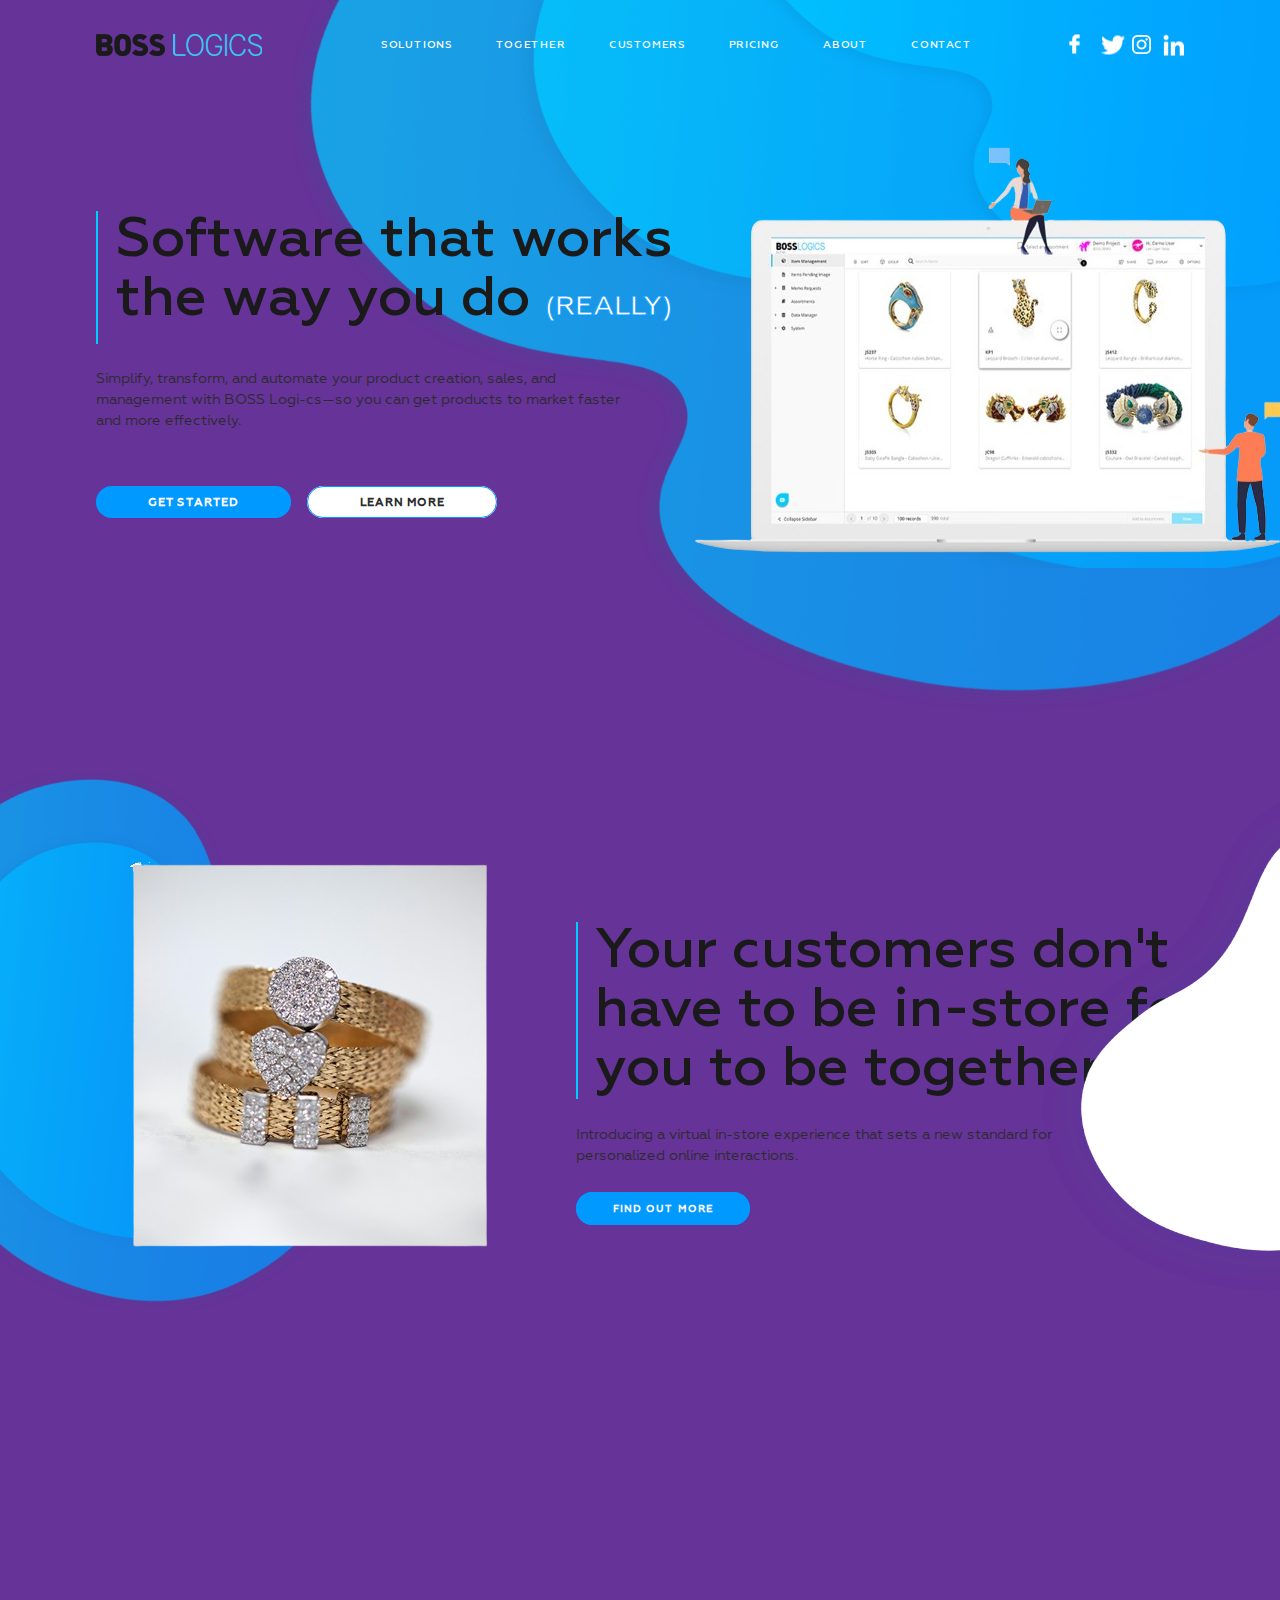
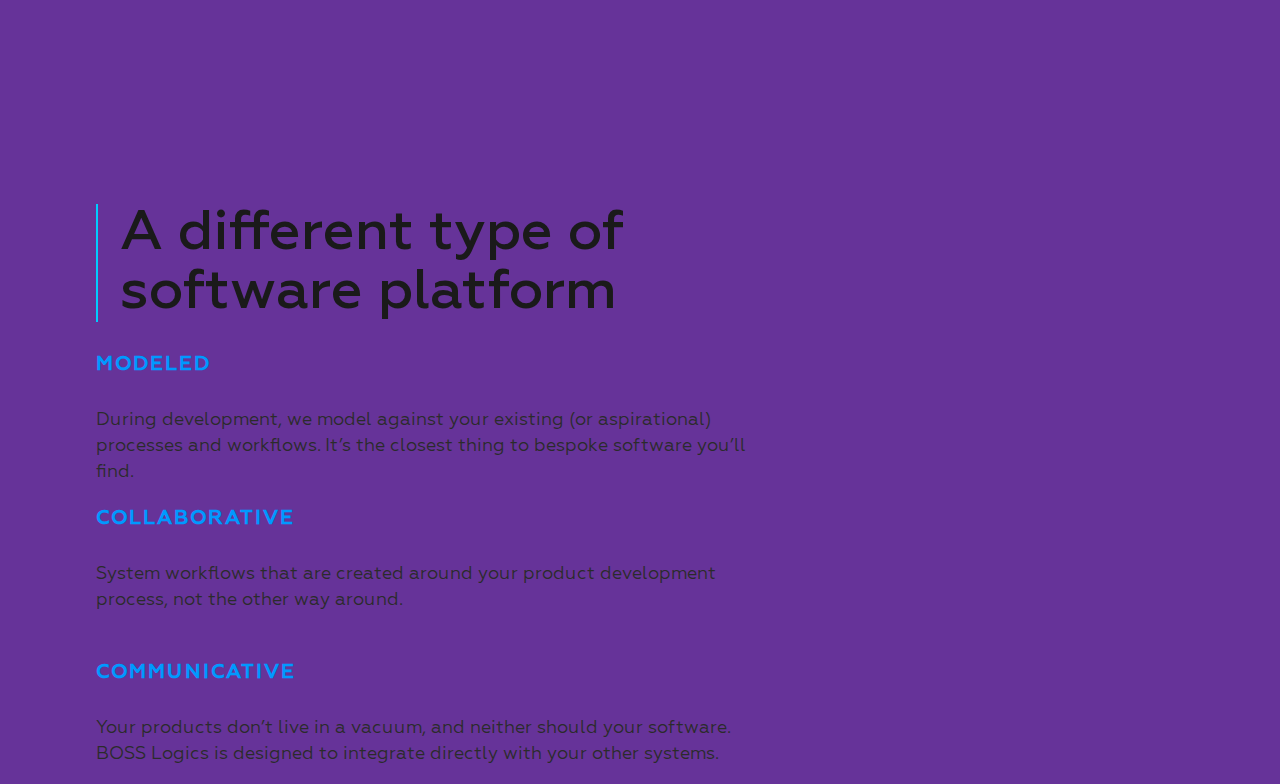
==== commit 148e075c: "asdk,fj" ====
--- a/index.html
+++ b/index.html
@@ -74,7 +74,7 @@
             </section>
             <section class="advantages">
                 <div class="wrapper">
-                    <div class="text">
+                    <div class="text2">
                         <p class="main-text-2">A different type of software platform</p>
                         <div class="name">Modeled</div>
                         <div class="subname">During development, we model against your existing (or aspirational) processes and workflows. It’s the closest thing to bespoke software you’ll find.</div>
--- a/css/style.css
+++ b/css/style.css
@@ -18,6 +18,10 @@
 
 html {
     font-size: 0.8px;
+}
+
+body {
+    background-color: rebeccapurple;
 }
 
 * {
@@ -450,10 +454,6 @@
     max-width: 1447px;
 }
 
-.text {
-    max-width: 635px;
-}
-
 .name {
     font-size: 20px;
     letter-spacing: 2px;
@@ -473,19 +473,52 @@
     font-family: "Geometria";
 }
 
-.text {
-    position: relative;
-}
-
-.advantages .bg_white {
-    display: block;
-    position: absolute;
-    background: url(../img/bg3.svg);
+.text2 {
+    position: relative;
+    max-width: 635px;
+}
+
+.img .bg_white {
+    display: block;
+    position: absolute;
+    background: url(../img/bg3.svg) no-repeat;
 }
 
 .bg_white1 {
+    background-size: 50%;
+    width: 50vw;
+    height: 45vw;
+    right: -20%;
+    top: 0;
+}
+
+.bg_white2 {
     width: 90vw;
     height: 75vw;
     right: -20%;
-    top: 0;
+    top: -100px;
+}
+
+
+.img .bg_white {
+    display: block;
+    background: url(../img/bg3.svg) no-repeat center/cover;
+}
+
+.text2 {
+    position: relative;
+}
+
+.bg_white1,
+.bg_white2 {
+    background: url(../img/bg3.svg) no-repeat center/95%;
+    display: block;
+    position: absolute;
+    width: 40vw;
+    height: 42vw;
+    top: 20px;
+}
+
+.bg_white2 {
+    background-size: 72%;
 }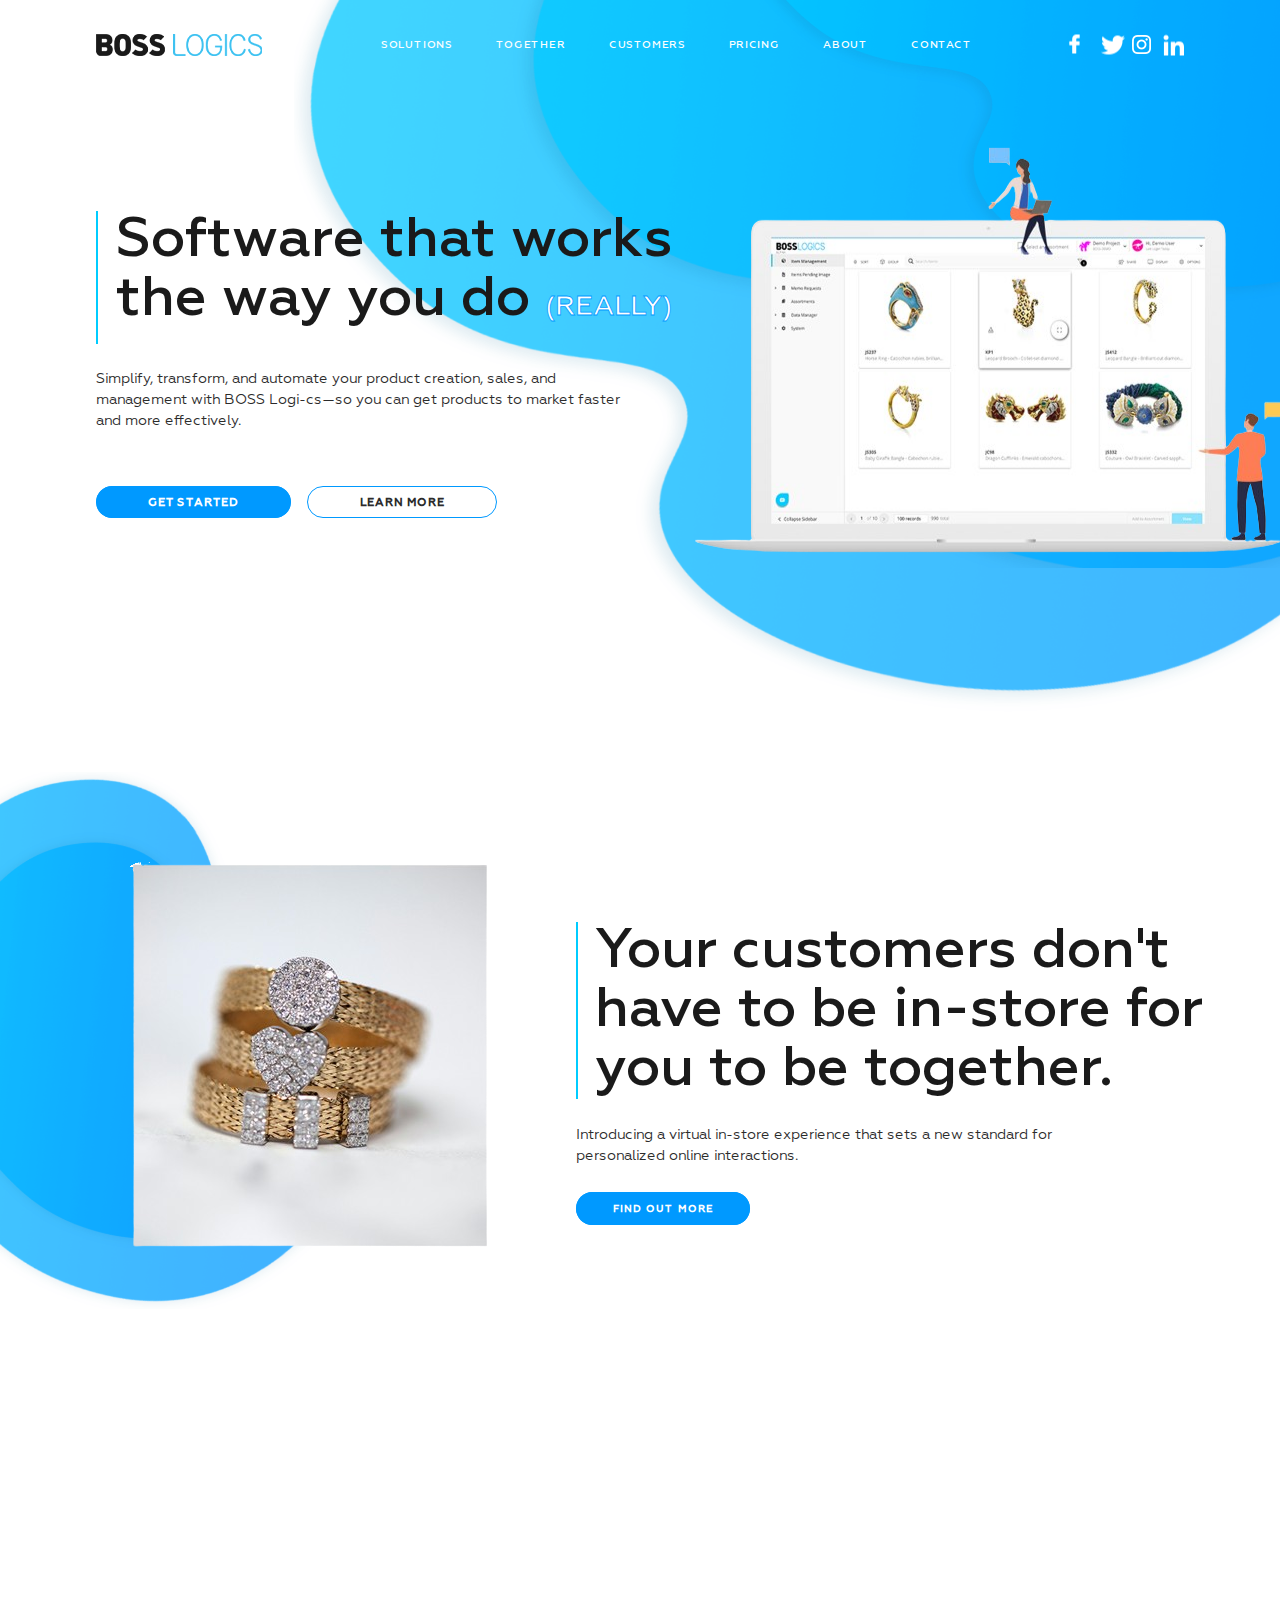
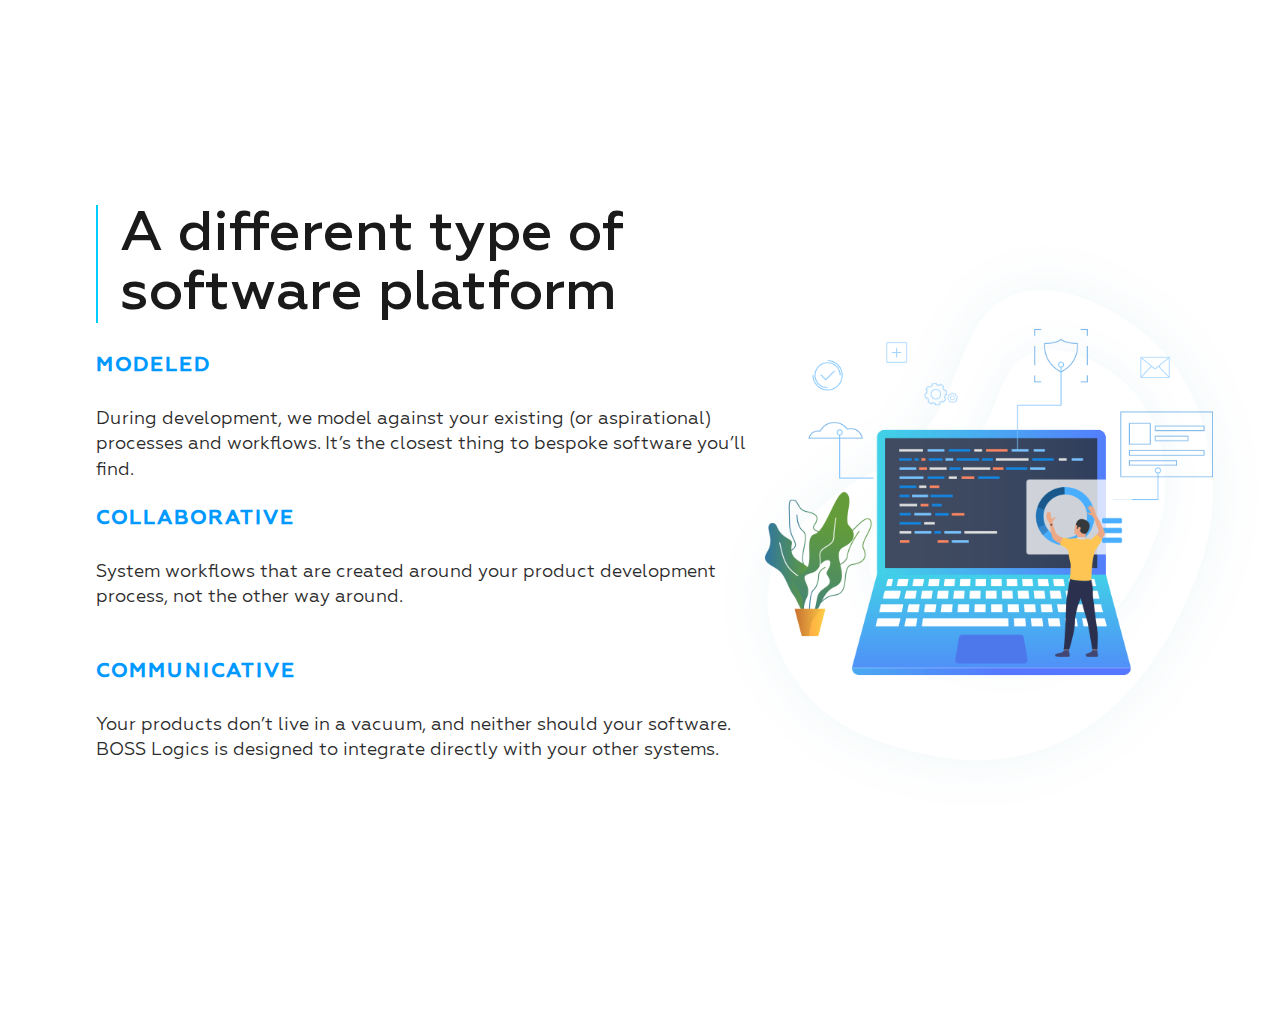
==== commit 383011c2: "hfdjg" ====
--- a/index.html
+++ b/index.html
@@ -73,7 +73,7 @@
                 </div>
             </section>
             <section class="advantages">
-                <div class="wrapper">
+                <div class="wrapper flex-between advantages-flex">
                     <div class="text2">
                         <p class="main-text-2">A different type of software platform</p>
                         <div class="name">Modeled</div>
@@ -86,6 +86,7 @@
                     <div class="img">
                         <span class="bg_white1 bg_white"></span>
                         <span class="bg_white2 bg_white"></span>
+                        <img src="img/Layer 15.svg" alt="" class="macbook2">
                     </div>
                 </div>
             </section>
--- a/css/style.css
+++ b/css/style.css
@@ -18,10 +18,6 @@
 
 html {
     font-size: 0.8px;
-}
-
-body {
-    background-color: rebeccapurple;
 }
 
 * {
@@ -418,7 +414,7 @@
     padding: 12rem 44rem;
     font-size: 10px;
     letter-spacing: 1px;
-    line-height: 85px;
+    line-height: 8.5em;
     text-transform: uppercase;
     color: #ffffff;
     font-weight: bold;
@@ -450,14 +446,14 @@
 }
 
 .advantages {
-    padding-top: 242px;
-    max-width: 1447px;
+    padding: 243px 0;
+    position: relative;
 }
 
 .name {
     font-size: 20px;
     letter-spacing: 2px;
-    line-height: 85px;
+    line-height: 4.2em;
     text-transform: uppercase;
     color: #0099ff;
     font-weight: bold;
@@ -468,57 +464,52 @@
     width: 688px;
     height: 69px;
     font-size: 18px;
-    line-height: 26px;
+    line-height: 1.4em;
     color: #2b2b2b;
     font-family: "Geometria";
 }
 
 .text2 {
-    position: relative;
     max-width: 635px;
 }
 
 .img .bg_white {
-    display: block;
-    position: absolute;
-    background: url(../img/bg3.svg) no-repeat;
+    position: absolute;
+    display: block;
+    background: url(../img/bg3.svg) no-repeat center/cover;
 }
 
 .bg_white1 {
-    background-size: 50%;
-    width: 50vw;
+    width: 30vw;
+    height: 30vw;
+    right: -7%;
+    top: 15%;
+    z-index: 99;
+}
+
+.bg_white2 {
+    width: 45vw;
     height: 45vw;
-    right: -20%;
-    top: 0;
-}
-
-.bg_white2 {
-    width: 90vw;
-    height: 75vw;
-    right: -20%;
-    top: -100px;
-}
-
-
-.img .bg_white {
-    display: block;
-    background: url(../img/bg3.svg) no-repeat center/cover;
-}
-
-.text2 {
-    position: relative;
-}
-
-.bg_white1,
-.bg_white2 {
-    background: url(../img/bg3.svg) no-repeat center/95%;
-    display: block;
-    position: absolute;
+    right: -26%;
+    top: 0; 
+}
+
+.macbook2 {
+    width: 35vw;
+    height: 35vw;
+    z-index: 100;
+    position: absolute;
+    top: 8%;
+    right: -8%;
+}
+
+.advantages-flex {
+    align-items: center;
+    column-gap: 90px;
+}
+
+.img {
+    position: relative;
     width: 40vw;
-    height: 42vw;
-    top: 20px;
-}
-
-.bg_white2 {
-    background-size: 72%;
+    height: 40vw;
 }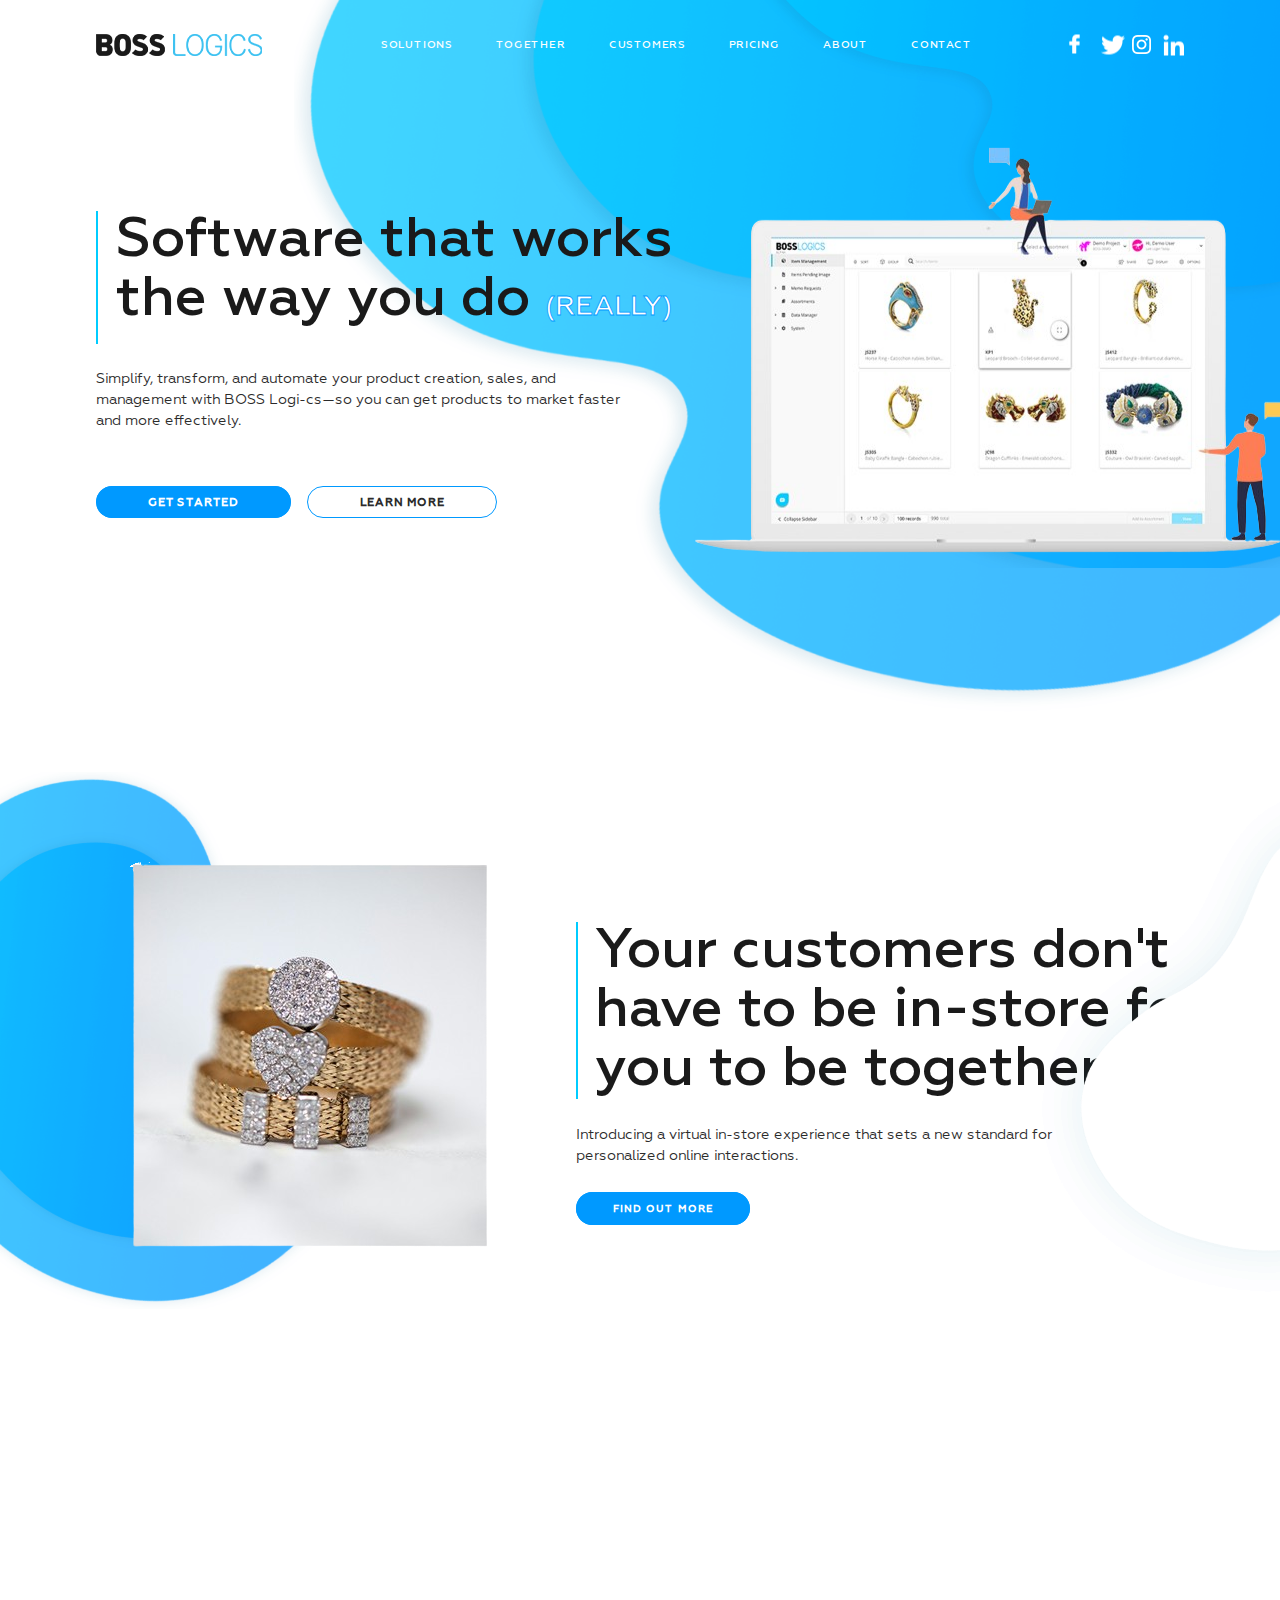
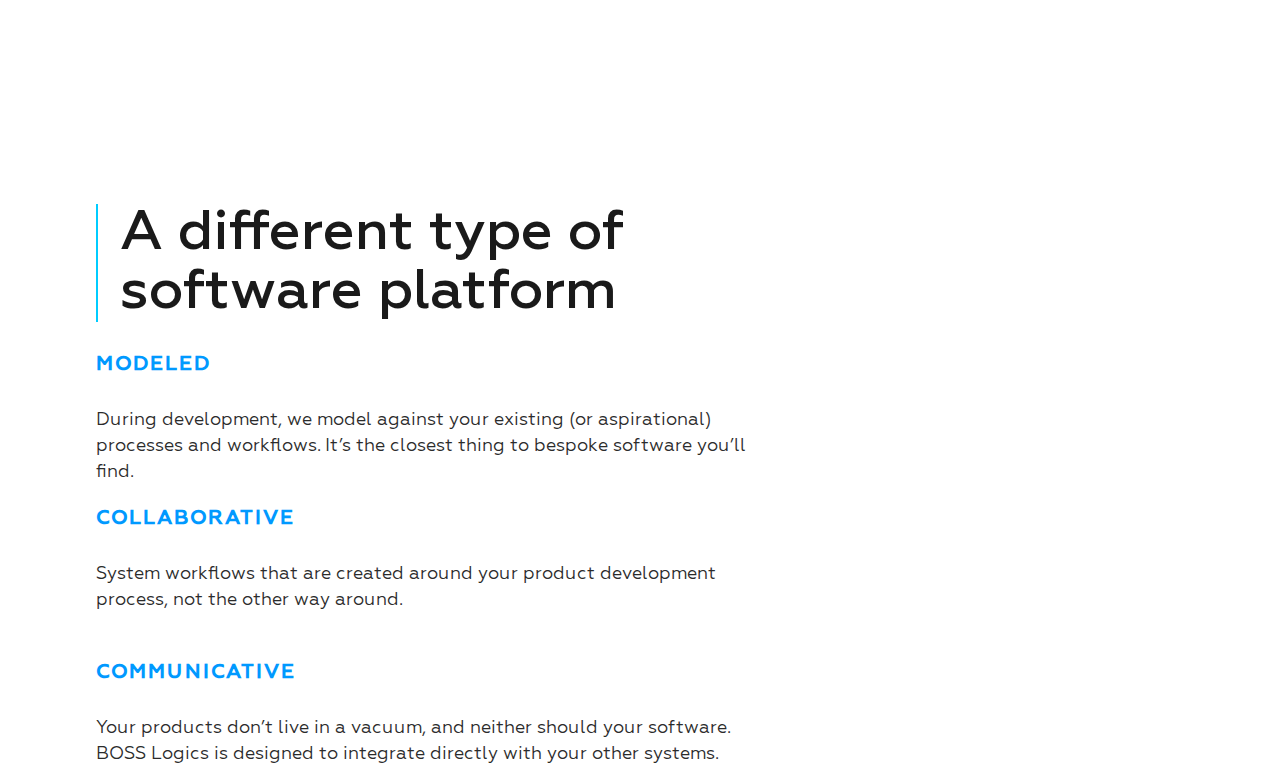
==== commit 3ab00a9f: "adsjkf" ====
--- a/index.html
+++ b/index.html
@@ -67,13 +67,13 @@
                 <div class="right1 wrapper">
                     <div class="text">
                         <p class="main-text-1">Your customers don't have to be in-store for you to be together.</p>
+                        <p class="subtext subtext1">Introducing a virtual in-store experience that sets a new standard for personalized online interactions.</p>
                     </div>
-                    <p class="subtext subtext1">Introducing a virtual in-store experience that sets a new standard for personalized online interactions.</p>
                     <div class="but"><a href="#" class="right-1_button">Find out more</a></div>
                 </div>
             </section>
             <section class="advantages">
-                <div class="wrapper flex-between advantages-flex">
+                <div class="wrapper">
                     <div class="text2">
                         <p class="main-text-2">A different type of software platform</p>
                         <div class="name">Modeled</div>
@@ -86,7 +86,6 @@
                     <div class="img">
                         <span class="bg_white1 bg_white"></span>
                         <span class="bg_white2 bg_white"></span>
-                        <img src="img/Layer 15.svg" alt="" class="macbook2">
                     </div>
                 </div>
             </section>
--- a/css/style.css
+++ b/css/style.css
@@ -414,7 +414,7 @@
     padding: 12rem 44rem;
     font-size: 10px;
     letter-spacing: 1px;
-    line-height: 8.5em;
+    line-height: 85px;
     text-transform: uppercase;
     color: #ffffff;
     font-weight: bold;
@@ -446,14 +446,14 @@
 }
 
 .advantages {
-    padding: 243px 0;
-    position: relative;
+    padding-top: 242px;
+    max-width: 1447px;
 }
 
 .name {
     font-size: 20px;
     letter-spacing: 2px;
-    line-height: 4.2em;
+    line-height: 85px;
     text-transform: uppercase;
     color: #0099ff;
     font-weight: bold;
@@ -464,52 +464,57 @@
     width: 688px;
     height: 69px;
     font-size: 18px;
-    line-height: 1.4em;
+    line-height: 26px;
     color: #2b2b2b;
     font-family: "Geometria";
 }
 
 .text2 {
+    position: relative;
     max-width: 635px;
 }
 
+.wrapper .bg_white {
+    display: block;
+    position: absolute;
+    background: url(../img/bg3.svg) no-repeat;
+}
+
+.bg_white1 {
+    background-size: 50%;
+    width: 50vw;
+    height: 45vw;
+    right: -20%;
+    top: 0;
+}
+
+.bg_white2 {
+    width: 90vw;
+    height: 75vw;
+    right: -20%;
+    top: -100px;
+}
+
+
 .img .bg_white {
-    position: absolute;
     display: block;
     background: url(../img/bg3.svg) no-repeat center/cover;
 }
 
-.bg_white1 {
-    width: 30vw;
-    height: 30vw;
-    right: -7%;
-    top: 15%;
-    z-index: 99;
-}
-
+.text2 {
+    position: relative;
+}
+
+.bg_white1,
 .bg_white2 {
-    width: 45vw;
-    height: 45vw;
-    right: -26%;
-    top: 0; 
-}
-
-.macbook2 {
-    width: 35vw;
-    height: 35vw;
-    z-index: 100;
-    position: absolute;
-    top: 8%;
-    right: -8%;
-}
-
-.advantages-flex {
-    align-items: center;
-    column-gap: 90px;
-}
-
-.img {
-    position: relative;
+    background: url(../img/bg3.svg) no-repeat center/95%;
+    display: block;
+    position: absolute;
     width: 40vw;
-    height: 40vw;
+    height: 42vw;
+    top: 20px;
+}
+
+.bg_white2 {
+    background-size: 72%;
 }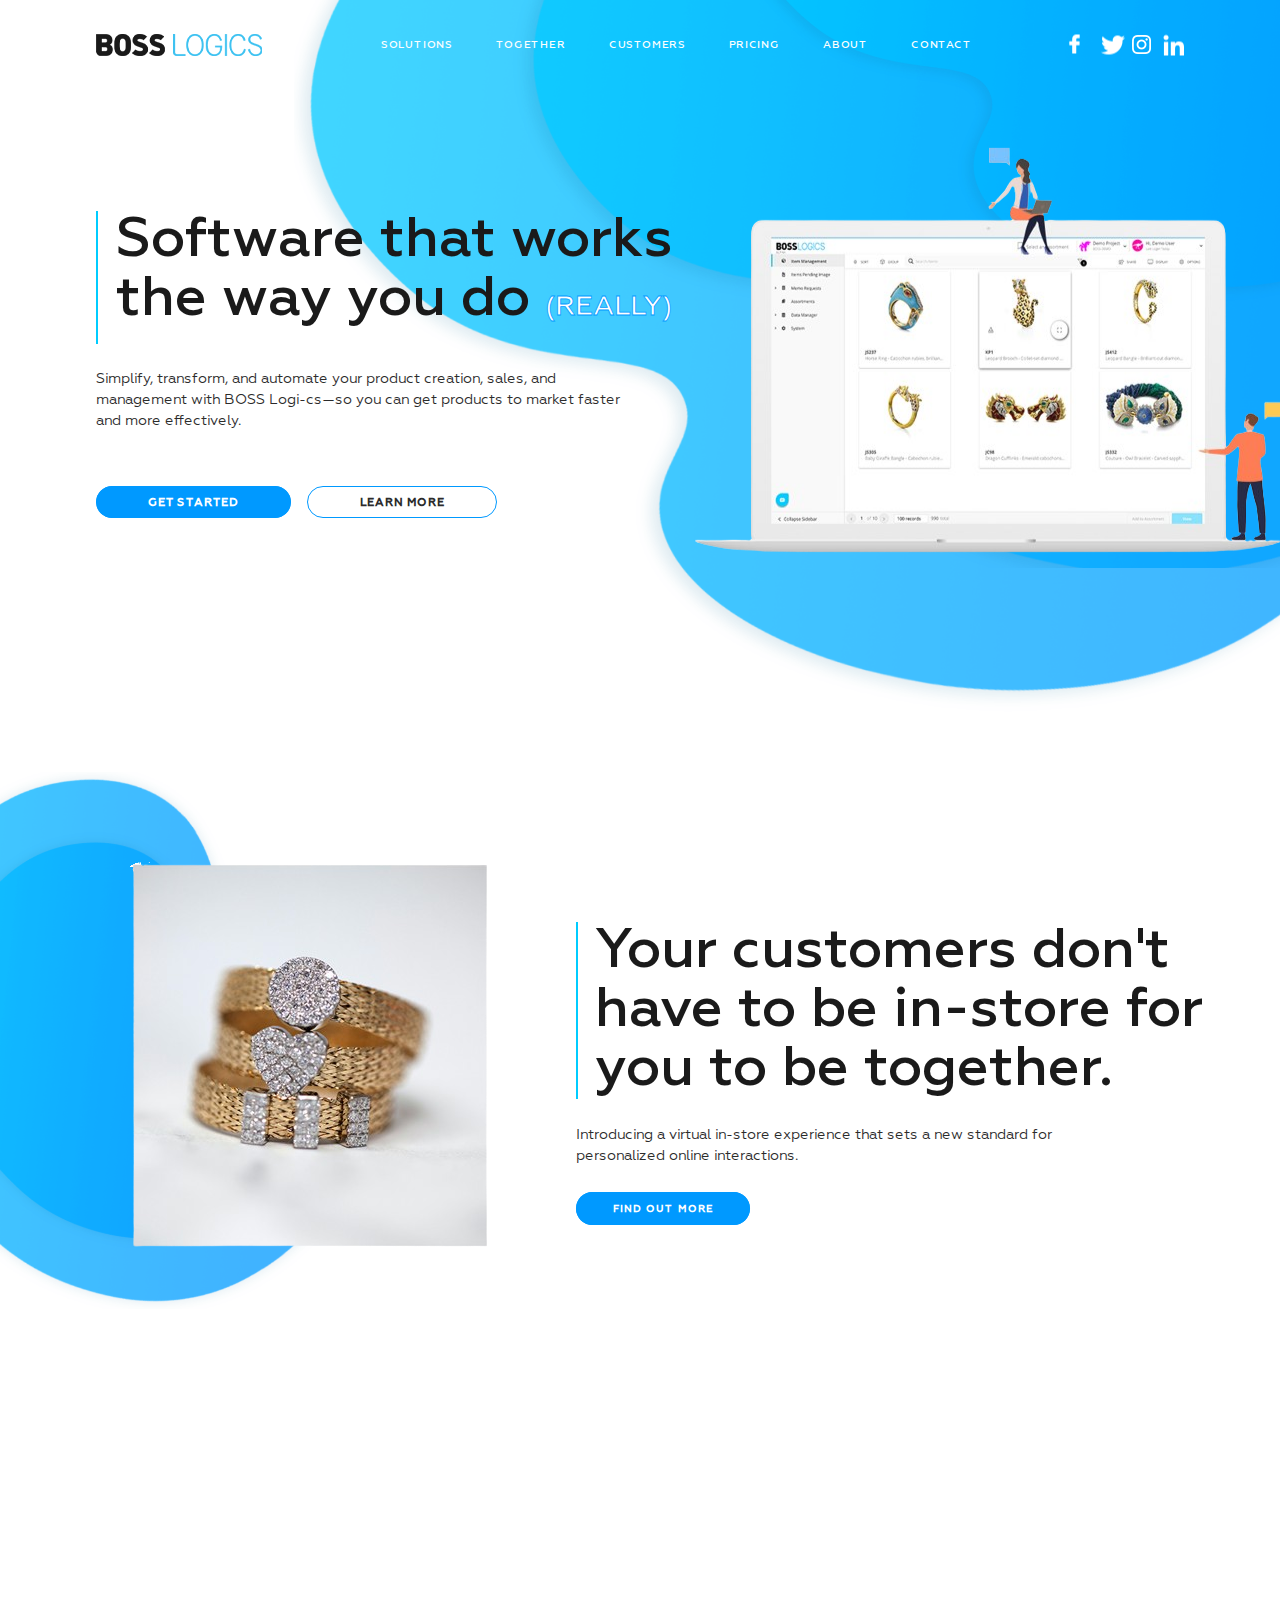
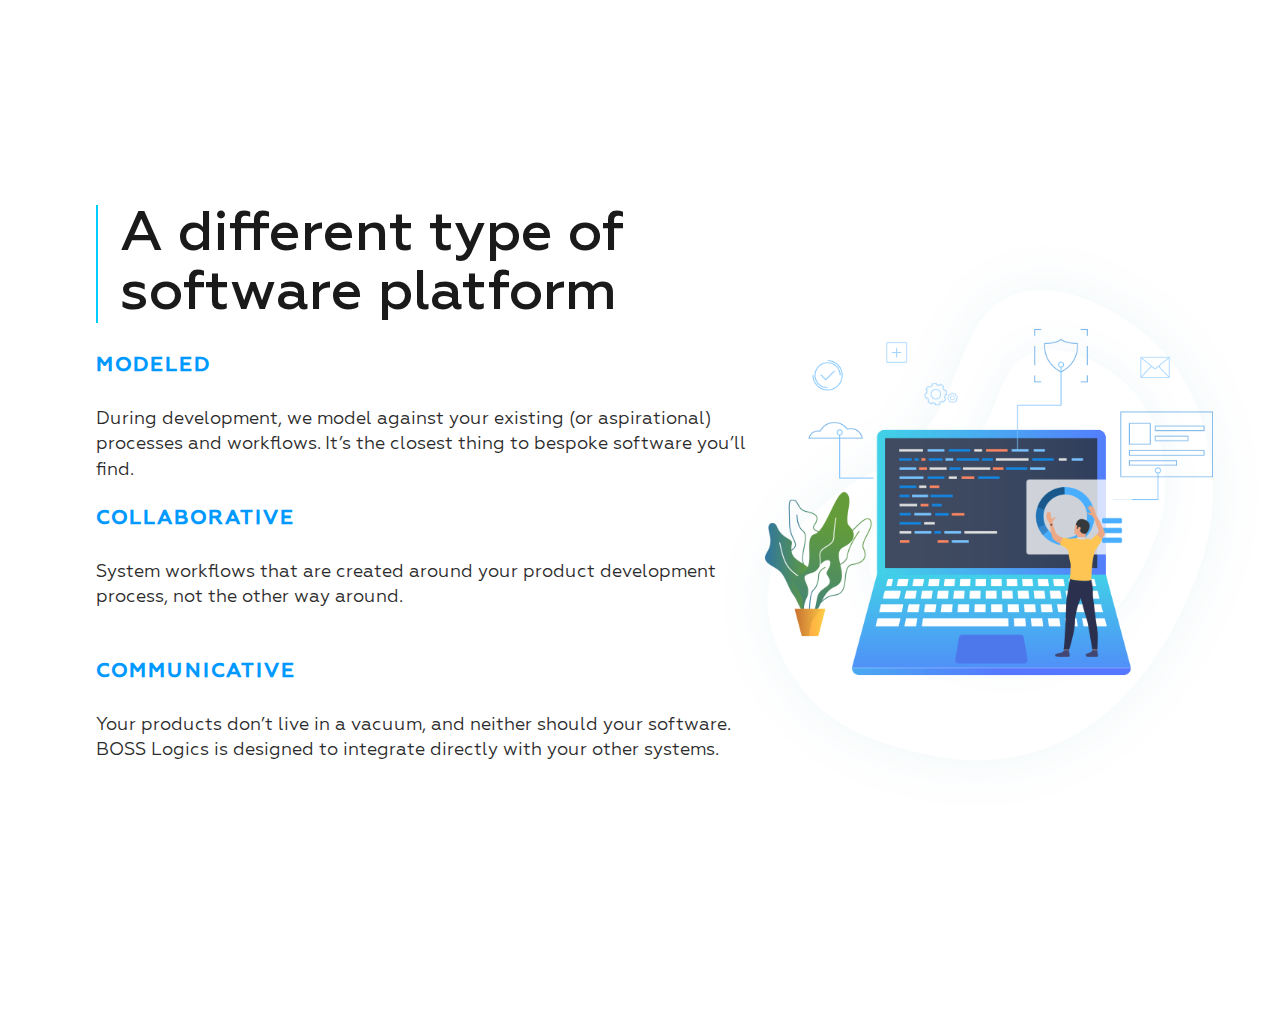
==== commit 903a831d: "dfgdfg" ====
--- a/index.html
+++ b/index.html
@@ -73,7 +73,7 @@
                 </div>
             </section>
             <section class="advantages">
-                <div class="wrapper">
+                <div class="wrapper flex-between advantages-flex">
                     <div class="text2">
                         <p class="main-text-2">A different type of software platform</p>
                         <div class="name">Modeled</div>
@@ -86,6 +86,7 @@
                     <div class="img">
                         <span class="bg_white1 bg_white"></span>
                         <span class="bg_white2 bg_white"></span>
+                        <img src="img/Layer 15.svg" alt="" class="macbook2">
                     </div>
                 </div>
             </section>
--- a/css/style.css
+++ b/css/style.css
@@ -414,7 +414,7 @@
     padding: 12rem 44rem;
     font-size: 10px;
     letter-spacing: 1px;
-    line-height: 85px;
+    line-height: 8.5em;
     text-transform: uppercase;
     color: #ffffff;
     font-weight: bold;
@@ -446,14 +446,14 @@
 }
 
 .advantages {
-    padding-top: 242px;
-    max-width: 1447px;
+    padding: 243px 0;
+    position: relative;
 }
 
 .name {
     font-size: 20px;
     letter-spacing: 2px;
-    line-height: 85px;
+    line-height: 4.2em;
     text-transform: uppercase;
     color: #0099ff;
     font-weight: bold;
@@ -464,57 +464,53 @@
     width: 688px;
     height: 69px;
     font-size: 18px;
-    line-height: 26px;
+    line-height: 1.4em;
     color: #2b2b2b;
     font-family: "Geometria";
 }
 
 .text2 {
-    position: relative;
     max-width: 635px;
 }
 
-.wrapper .bg_white {
-    display: block;
-    position: absolute;
-    background: url(../img/bg3.svg) no-repeat;
+.img .bg_white {
+    display: block;
+    position: absolute;
+    display: block;
+    background: url(../img/bg3.svg) no-repeat center/cover;
 }
 
 .bg_white1 {
-    background-size: 50%;
-    width: 50vw;
+    width: 30vw;
+    height: 30vw;
+    right: -7%;
+    top: 15%;
+    z-index: 99;
+}
+
+.bg_white2 {
+    width: 45vw;
     height: 45vw;
-    right: -20%;
-    top: 0;
-}
-
-.bg_white2 {
-    width: 90vw;
-    height: 75vw;
-    right: -20%;
-    top: -100px;
-}
-
-
-.img .bg_white {
-    display: block;
-    background: url(../img/bg3.svg) no-repeat center/cover;
-}
-
-.text2 {
-    position: relative;
-}
-
-.bg_white1,
-.bg_white2 {
-    background: url(../img/bg3.svg) no-repeat center/95%;
-    display: block;
-    position: absolute;
+    right: -26%;
+    top: 0; 
+}
+
+.macbook2 {
+    width: 35vw;
+    height: 35vw;
+    z-index: 100;
+    position: absolute;
+    top: 8%;
+    right: -8%;
+}
+
+.advantages-flex {
+    align-items: center;
+    column-gap: 90px;
+}
+
+.img {
+    position: relative;
     width: 40vw;
-    height: 42vw;
-    top: 20px;
-}
-
-.bg_white2 {
-    background-size: 72%;
+    height: 40vw;
 }